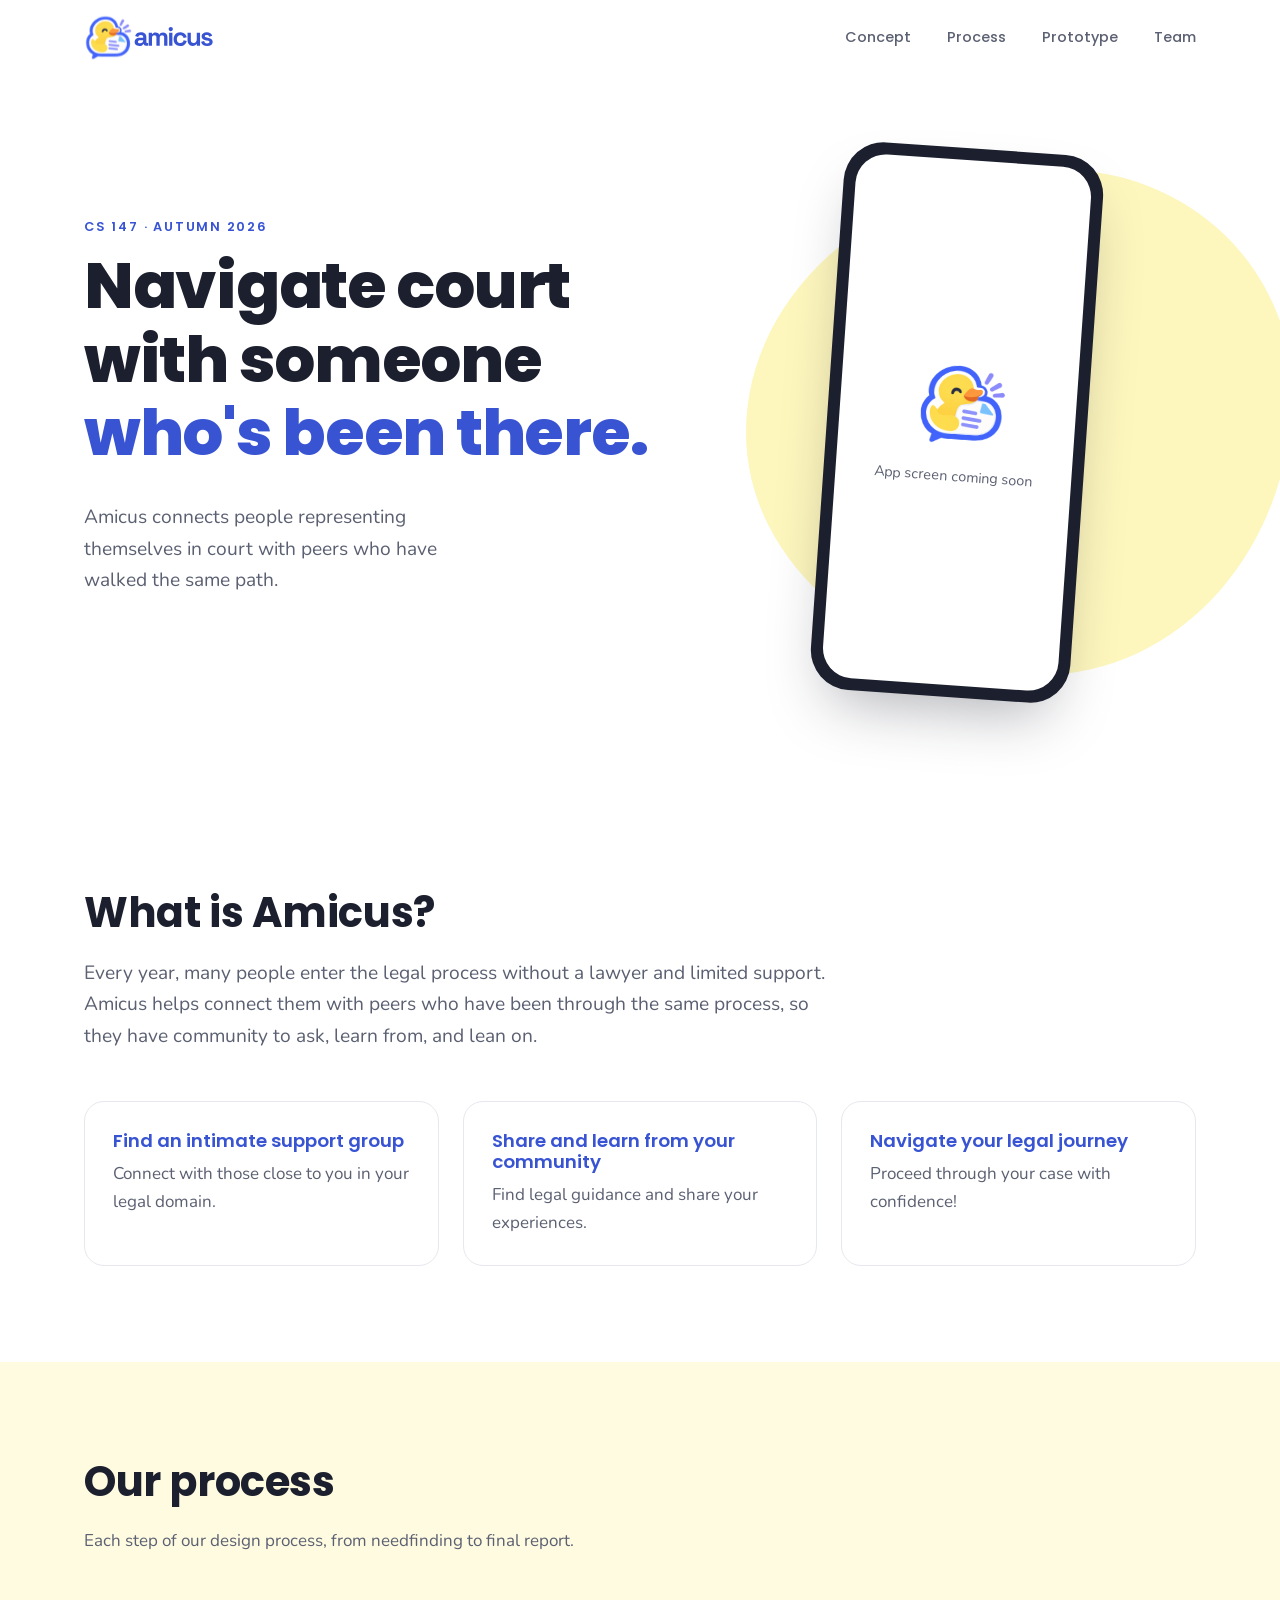
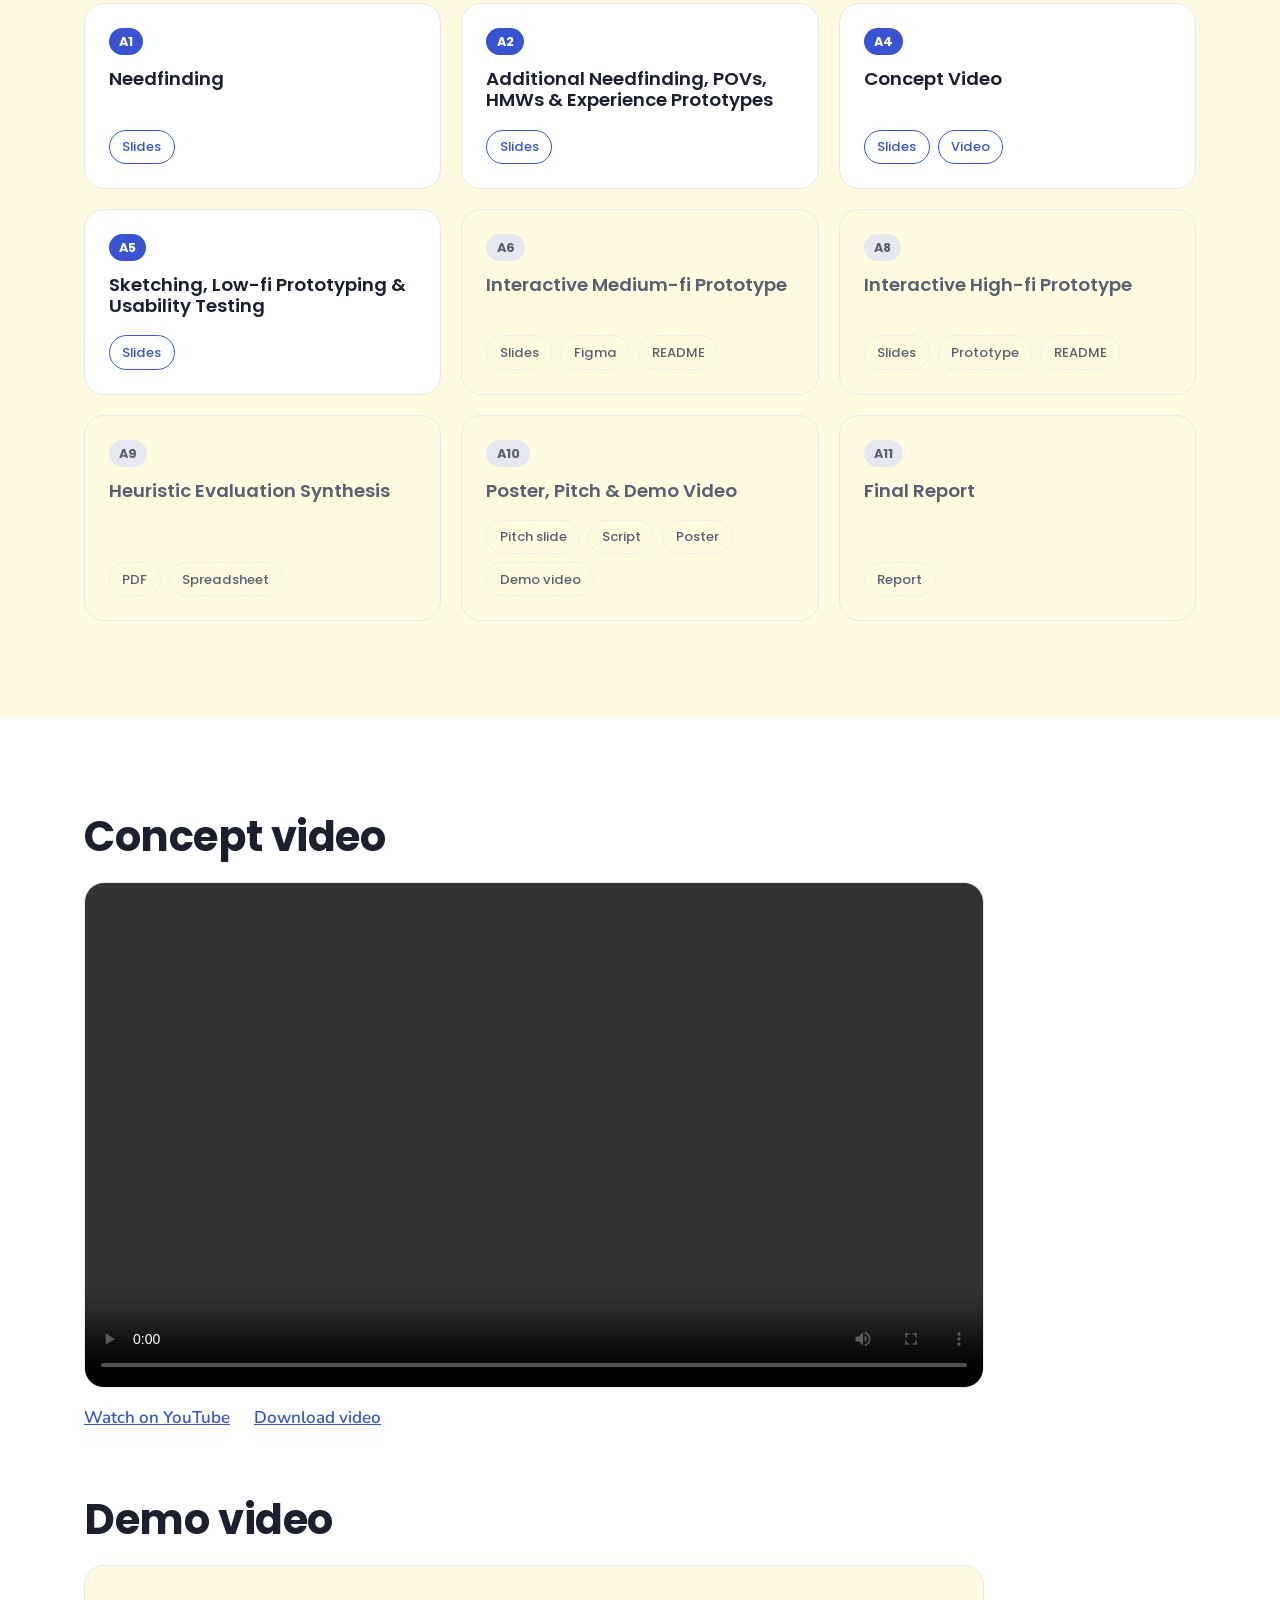
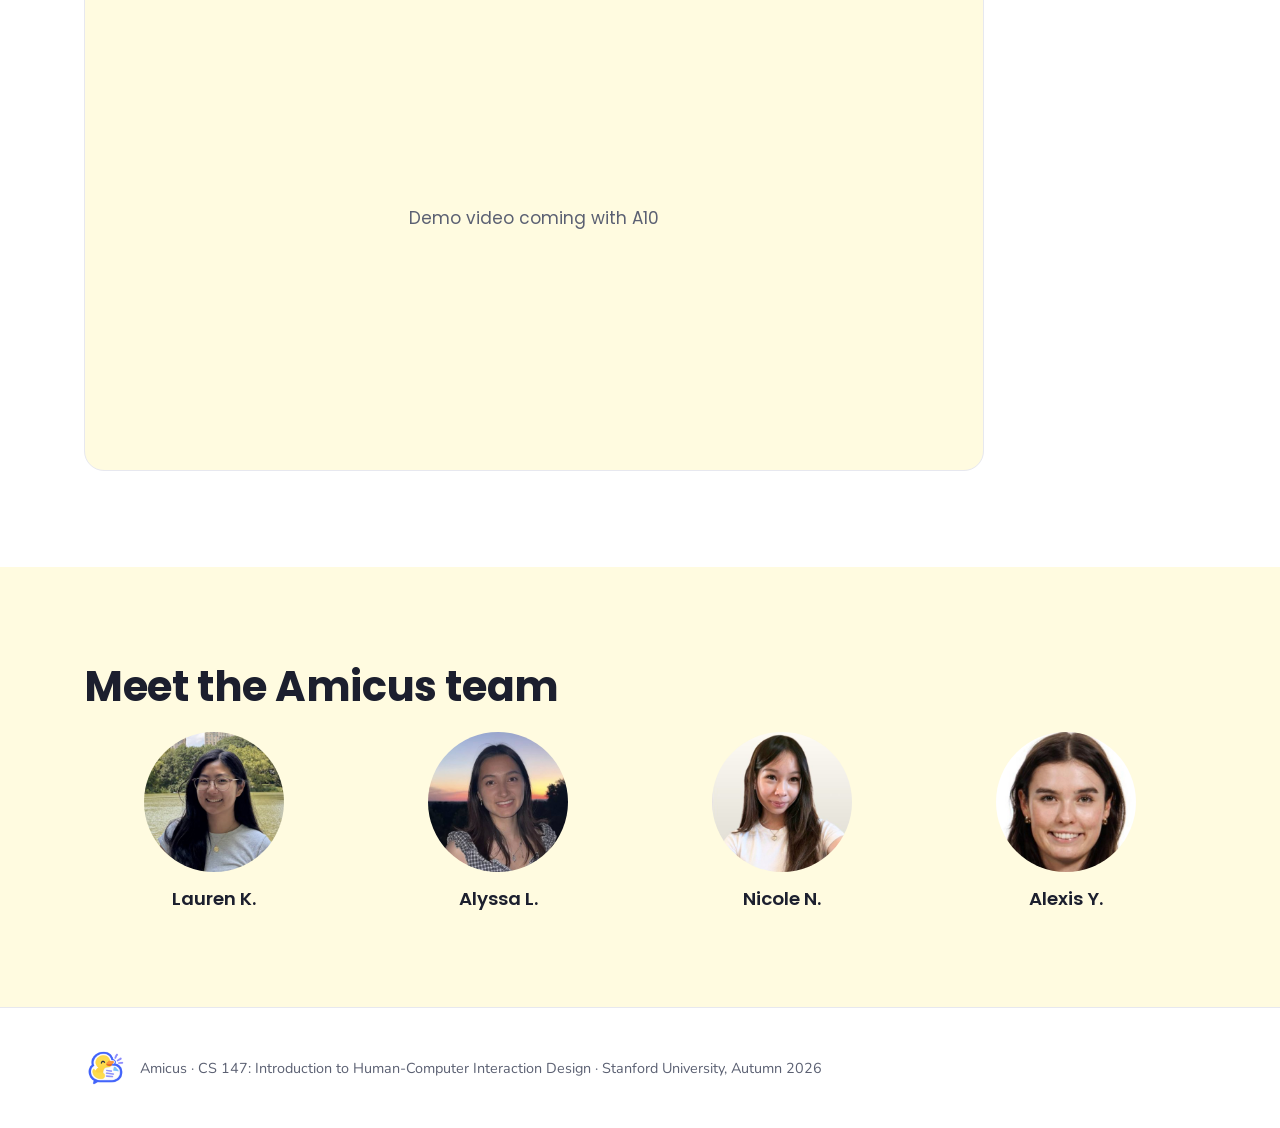
==== index.html @ c3a44a7b "Merge team changes" ====
<!doctype html>
<html lang="en">
  <head>
    <meta charset="UTF-8" />
    <meta name="viewport" content="width=device-width, initial-scale=1.0" />
    <title>Amicus | CS 147 Autumn 2026</title>
    <meta
      name="description"
      content="Amicus is a peer support app for people navigating the court system on their own. A CS 147 project at Stanford." />
    <link rel="icon" type="image/png" href="assets/img/favicon.png" />
    <link rel="preconnect" href="https://fonts.googleapis.com" />
    <link rel="preconnect" href="https://fonts.gstatic.com" crossorigin />
    <link
      href="https://fonts.googleapis.com/css2?family=Nunito:wght@400;600;700&family=Poppins:wght@500;600;700;800&display=swap"
      rel="stylesheet" />
    <link rel="stylesheet" href="css/style.css" />
  </head>
  <body>
    <!-- ============ HEADER / NAV ============ -->
    <header class="site-header">
      <div class="container header-inner">
        <a href="#home" class="logo" aria-label="Amicus home">
          <img
            src="assets/img/amicus-logo.svg"
            alt="Amicus"
            width="383"
            height="132" />
        </a>
        <button
          class="nav-toggle"
          aria-label="Open menu"
          aria-expanded="false"
          aria-controls="site-nav">
          <span></span><span></span><span></span>
        </button>
        <nav id="site-nav" class="site-nav">
          <a href="#concept">Concept</a>
          <a href="#process">Process</a>
          <a href="#prototype">Prototype</a>
          <a href="#team">Team</a>
        </nav>
      </div>
    </header>

    <main>
      <!-- ============ HERO ============ -->
      <section id="home" class="hero">
        <div class="container hero-inner">
          <div class="hero-text">
            <p class="eyebrow">CS 147 &middot; Autumn 2026</p>
            <!-- TODO: final headline -->
            <h1>
              Navigate court with someone
              <span class="accent">who's been there.</span>
            </h1>
            <!-- TODO: 1-sentence value proposition (graded) -->
            <p class="value-prop">
              Amicus connects people representing themselves in court with peers
              who have walked the same path.
            </p>
          </div>
          <div class="hero-visual" aria-hidden="true">
            <div class="blob"></div>
            <!-- TODO: replace with a hi-fi app screenshot (assets/img/hero-screen.png) -->
            <div class="phone">
              <div class="phone-screen">
                <img
                  src="assets/img/amicus-icon.png"
                  alt=""
                  class="phone-placeholder-icon" />
                <span>App screen coming soon</span>
              </div>
            </div>
          </div>
        </div>
      </section>

      <!-- ============ CONCEPT ============ -->
      <section id="concept" class="section">
        <div class="container">
          <h2>What is Amicus?</h2>
          <!-- TODO: short, compelling 2-3 sentence description (graded) -->
          <p class="lead">
            Every year, many people enter the legal process without a lawyer and
            limited support. Amicus helps connect them with peers who have been
            through the same process, so they have community to ask, learn from,
            and lean on.
          </p>
        </div>
        <div class="container">
          <div class="pillars">
            <!-- TODO: swap in your real key features/tasks once the concept is final -->
            <article class="pillar">
              <h3>Find an intimate support group</h3>
              <p>Connect with those close to you in your legal domain.</p>
            </article>
            <article class="pillar">
              <h3>Share and learn from your community</h3>
              <p>Find legal guidance and share your experiences.</p>
            </article>
            <article class="pillar">
              <h3>Navigate your legal journey</h3>
              <p>Proceed through your case with confidence!</p>
            </article>
          </div>
        </div>
      </section>

      <!-- ============ PROCESS / DELIVERABLES ============ -->
      <section id="process" class="section section-tint">
        <div class="container">
          <h2>Our process</h2>
          <p class="section-intro">
            Each step of our design process, from needfinding to final report.
          </p>

          <!--
          HOW TO ADD A DELIVERABLE:
          1. Put the file in /deliverables (e.g. deliverables/a1-needfinding.pdf). Lowercase, no spaces.
          2. Point the link's href at it (relative path, no leading slash).
          3. Remove "is-soon" from the card and swap the <span class="link-soon"> for an <a>.
        -->
          <ol class="timeline">
            <li class="step">
              <span class="step-tag">A1</span>
              <h3>Needfinding</h3>
              <div class="step-links">
                <a
                  href="deliverables/a1-needfinding.pdf"
                  target="_blank"
                  rel="noopener"
                  >Slides</a
                >
              </div>
            </li>

            <li class="step">
              <span class="step-tag">A2</span>
              <h3>
                Additional Needfinding, POVs, HMWs &amp; Experience Prototypes
              </h3>
              <div class="step-links">
                <a
                  href="deliverables/a2-pov-hmw-experience-prototypes.pdf"
                  target="_blank"
                  rel="noopener"
                  >Slides</a
                >
              </div>
            </li>

            <li class="step">
              <span class="step-tag">A4</span>
              <h3>Concept Video</h3>
              <div class="step-links">
                <a
                  href="deliverables/a4-concept-video.pdf"
                  target="_blank"
                  rel="noopener"
                  >Slides</a
                >
                <a href="#prototype">Video</a>
              </div>
            </li>

            <li class="step">
              <span class="step-tag">A5</span>
              <h3>Sketching, Low-fi Prototyping &amp; Usability Testing</h3>
              <div class="step-links">
                <a
                  href="deliverables/a5-lofi-prototyping.pdf"
                  target="_blank"
                  rel="noopener"
                  >Slides</a
                >
              </div>
            </li>

            <li class="step is-soon">
              <span class="step-tag">A6</span>
              <h3>Interactive Medium-fi Prototype</h3>
              <div class="step-links">
                <span class="link-soon">Slides</span>
                <span class="link-soon">Figma</span>
                <span class="link-soon">README</span>
              </div>
            </li>

            <li class="step is-soon">
              <span class="step-tag">A8</span>
              <h3>Interactive High-fi Prototype</h3>
              <div class="step-links">
                <span class="link-soon">Slides</span>
                <span class="link-soon">Prototype</span>
                <span class="link-soon">README</span>
              </div>
            </li>

            <li class="step is-soon">
              <span class="step-tag">A9</span>
              <h3>Heuristic Evaluation Synthesis</h3>
              <div class="step-links">
                <span class="link-soon">PDF</span>
                <span class="link-soon">Spreadsheet</span>
              </div>
            </li>

            <li class="step is-soon">
              <span class="step-tag">A10</span>
              <h3>Poster, Pitch &amp; Demo Video</h3>
              <div class="step-links">
                <span class="link-soon">Pitch slide</span>
                <span class="link-soon">Script</span>
                <span class="link-soon">Poster</span>
                <span class="link-soon">Demo video</span>
              </div>
            </li>

            <li class="step is-soon">
              <span class="step-tag">A11</span>
              <h3>Final Report</h3>
              <div class="step-links">
                <span class="link-soon">Report</span>
              </div>
            </li>
          </ol>
        </div>
      </section>

      <!-- ============ PROTOTYPE / VIDEOS ============ -->
      <section id="prototype" class="section">
        <div class="container">
          <h2>Concept video</h2>
          <!--
          Each video needs THREE formats (graded):
          1. Embedded:  <video> below, file compressed with HandBrake and saved to media/
          2. YouTube:   the link under the player
          3. Download:  the download link (same file as the embed)
        -->
          <div class="video-frame">
            <video controls preload="metadata">
              <source src="media/concept-video.mp4" type="video/mp4" />
            </video>
          </div>
          <div class="video-links">
            <a
              href="https://youtu.be/SFGp3UXfU2k"
              target="_blank"
              rel="noopener"
              >Watch on YouTube</a
            >
            <a href="media/concept-video.mp4" download>Download video</a>
          </div>

          <h2 class="subsection-title">Demo video</h2>
          <div class="video-frame">
            <div class="video-placeholder">Demo video coming with A10</div>
          </div>
        </div>
      </section>

      <!-- ============ TEAM ============ -->
      <section id="team" class="section section-tint">
        <div class="container">
          <h2>Meet the Amicus team</h2>
          <!-- TODO: fill in names (First L.) and alt text. Roles: add a <p> under the name later if needed. -->
          <div class="team-grid">
            <article class="member">
              <div class="avatar">
                <img
                  src="assets/img/team/member-1.jpg"
                  alt="Lauren K."
                  width="400"
                  height="400"
                  loading="lazy" />
              </div>
              <h3>Lauren K.</h3>
              <p></p>
            </article>
            <article class="member">
              <div class="avatar">
                <img
                  src="assets/img/team/member-2.jpg"
                  alt="Alyssa L."
                  width="400"
                  height="400"
                  loading="lazy" />
              </div>
              <h3>Alyssa L.</h3>
              <p></p>
            </article>
            <article class="member">
              <div class="avatar">
                <img
                  src="assets/img/team/member-3.jpg"
                  alt="Nicole N."
                  width="400"
                  height="400"
                  loading="lazy" />
              </div>
              <h3>Nicole N.</h3>
              <p></p>
            </article>
            <article class="member">
              <div class="avatar">
                <img
                  src="assets/img/team/member-4.jpg"
                  alt="Alexis Y."
                  width="400"
                  height="400"
                  loading="lazy" />
              </div>
              <h3>Alexis Y.</h3>
              <p></p>
            </article>
          </div>
        </div>
      </section>
    </main>

    <footer class="site-footer">
      <div class="container footer-inner">
        <img src="assets/img/amicus-icon.png" alt="" width="40" height="40" />
        <p>
          Amicus &middot; CS 147: Introduction to Human-Computer Interaction
          Design &middot; Stanford University, Autumn 2026
        </p>
      </div>
    </footer>

    <script src="js/main.js"></script>
  </body>
</html>
---- css/style.css ----
/* =========================================================
   Amicus project site
   Brand tokens live here. Change a color or font once and it
   updates everywhere.
   ========================================================= */
:root {
  /* Brand colors (sampled from the logo) */
  --blue: #3854d3;        /* wordmark + bubble outline */
  --blue-dark: #3854d3;
  --yellow: #fdd94f;      /* duck */
  --cream: #fdf6bd;       /* logo background */
  --cream-soft: #fffbe0;
  --orange: #fb9a3c;      /* beak */
  --lavender: #8b8cf8;    /* sparkle lines */

  /* Neutrals */
  --ink: #1c1f2e;
  --ink-soft: #5b6072;
  --line: #e7e8ef;
  --bg: #ffffff;

  /* Type */
  --font-display: "Poppins", system-ui, sans-serif;
  --font-body: "Nunito", system-ui, sans-serif;

  /* Layout */
  --max: 1160px;
  --radius: 20px;
  --header-h: 76px;
}

*,
*::before,
*::after { box-sizing: border-box; }

html { scroll-behavior: smooth; scroll-padding-top: var(--header-h); }

body {
  margin: 0;
  font-family: var(--font-body);
  font-size: 1.0625rem;
  line-height: 1.65;
  color: var(--ink);
  background: var(--bg);
}

img { max-width: 100%; height: auto; display: block; }

a { color: var(--blue); }

h1, h2, h3 {
  font-family: var(--font-display);
  line-height: 1.15;
  margin: 0 0 0.5em;
}

h1 { font-size: clamp(2.4rem, 5.5vw, 4rem); font-weight: 800; letter-spacing: -0.02em; }
h2 { font-size: clamp(1.9rem, 3.5vw, 2.6rem); font-weight: 700; letter-spacing: -0.01em; }
h3 { font-size: 1.15rem; font-weight: 600; }

.container { width: 100%; max-width: var(--max); margin: 0 auto; padding: 0 24px; }

.eyebrow {
  font-family: var(--font-display);
  font-size: 0.8rem;
  font-weight: 600;
  letter-spacing: 0.14em;
  text-transform: uppercase;
  color: var(--blue);
  margin: 0 0 0.75rem;
}

.accent { color: var(--blue); }

.btn {
  display: inline-block;
  font-family: var(--font-display);
  font-weight: 600;
  font-size: 0.95rem;
  padding: 0.85em 1.8em;
  border-radius: 999px;
  background: var(--blue);
  color: #fff;
  text-decoration: none;
  transition: background 0.2s, transform 0.2s;
}
.btn:hover { background: var(--blue-dark); transform: translateY(-2px); }

/* ---------- Header ---------- */
.site-header {
  position: sticky;
  top: 0;
  z-index: 50;
  height: var(--header-h);
  background: rgba(255, 255, 255, 0.92);
  backdrop-filter: blur(10px);
  border-bottom: 1px solid transparent;
  transition: border-color 0.2s;
}
.site-header.scrolled { border-bottom-color: var(--line); }

.header-inner {
  height: 100%;
  display: flex;
  align-items: center;
  justify-content: space-between;
}

.logo img { height: 46px; width: auto; }

.site-nav { display: flex; gap: 2.25rem; }
.site-nav a {
  font-family: var(--font-display);
  font-size: 0.9rem;
  font-weight: 500;
  color: var(--ink-soft);
  text-decoration: none;
  transition: color 0.2s;
}
.site-nav a:hover,
.site-nav a.active { color: var(--blue); }

.nav-toggle { display: none; }

/* ---------- Hero ---------- */
.hero { padding: 72px 0 96px; overflow: hidden; }

.hero-inner {
  display: grid;
  grid-template-columns: 1.1fr 0.9fr;
  align-items: center;
  gap: 48px;
}

.value-prop {
  font-size: 1.2rem;
  color: var(--ink-soft);
  max-width: 34ch;
  margin: 0 0 2rem;
}

.hero-visual {
  position: relative;
  display: flex;
  justify-content: center;
  min-height: 520px;
}

.blob {
  position: absolute;
  inset: 4% -20% 4% 6%;
  background: var(--cream);
  border-radius: 58% 42% 46% 54% / 52% 44% 56% 48%;
}

.phone {
  position: relative;
  width: 260px;
  aspect-ratio: 9 / 19;
  background: var(--ink);
  border-radius: 40px;
  padding: 12px;
  box-shadow: 0 30px 60px -20px rgba(28, 31, 46, 0.35);
  transform: rotate(4deg);
}

.phone-screen {
  height: 100%;
  border-radius: 30px;
  background: #fff;
  display: flex;
  flex-direction: column;
  align-items: center;
  justify-content: center;
  gap: 12px;
  color: var(--ink-soft);
  font-size: 0.9rem;
}
.phone-placeholder-icon { width: 96px; }

/* ---------- Sections ---------- */
.section { padding: 96px 0; }
.section-tint { background: var(--cream-soft); }

.section-intro { color: var(--ink-soft); max-width: 60ch; margin: 0 0 3rem; }
.lead { font-size: 1.2rem; color: var(--ink-soft); max-width: 62ch; }

/* Concept pillars */
.pillars {
  display: grid;
  grid-template-columns: repeat(3, 1fr);
  gap: 24px;
  margin-top: 48px;
}
.pillar {
  padding: 28px;
  border: 1px solid var(--line);
  border-radius: var(--radius);
  background: #fff;
}
.pillar h3 { color: var(--blue); }
.pillar p { margin: 0; color: var(--ink-soft); }

/* Process timeline */
.timeline {
  list-style: none;
  margin: 0;
  padding: 0;
  display: grid;
  grid-template-columns: repeat(3, 1fr);
  gap: 20px;
}

.step {
  display: flex;
  flex-direction: column;
  padding: 24px;
  background: #fff;
  border-radius: var(--radius);
  border: 1px solid var(--line);
  transition: transform 0.2s, box-shadow 0.2s;
}
.step:not(.is-soon):hover {
  transform: translateY(-3px);
  box-shadow: 0 14px 30px -18px rgba(66, 100, 251, 0.45);
}
.step h3 { flex: 1; margin: 0.8rem 0 1.2rem; }

.step-tag {
  align-self: flex-start;
  font-family: var(--font-display);
  font-size: 0.8rem;
  font-weight: 700;
  padding: 0.25em 0.8em;
  border-radius: 999px;
  background: var(--blue);
  color: #fff;
}

.step-links { display: flex; flex-wrap: wrap; gap: 8px; }
.step-links a,
.step-links .link-soon {
  font-family: var(--font-display);
  font-size: 0.82rem;
  font-weight: 500;
  padding: 0.4em 0.95em;
  border-radius: 999px;
  text-decoration: none;
}
.step-links a { border: 1.5px solid var(--blue); color: var(--blue); transition: background 0.2s, color 0.2s; }
.step-links a:hover { background: var(--blue); color: #fff; }
.step-links .link-soon { border: 1.5px dashed var(--line); color: var(--ink-soft); }

.step.is-soon { background: transparent; }
.step.is-soon .step-tag { background: var(--line); color: var(--ink-soft); }
.step.is-soon h3 { color: var(--ink-soft); }

/* Videos */
.video-frame {
  max-width: 900px;
  aspect-ratio: 16 / 9;
  border-radius: var(--radius);
  overflow: hidden;
  background: var(--cream-soft);
  border: 1px solid var(--line);
}
.video-frame video,
.video-frame iframe { width: 100%; height: 100%; border: 0; display: block; }
.video-placeholder {
  height: 100%;
  display: grid;
  place-items: center;
  color: var(--ink-soft);
  font-family: var(--font-display);
}
.video-links { display: flex; gap: 1.5rem; margin-top: 1rem; font-weight: 600; }
.subsection-title { margin-top: 4rem; }

/* Team */
.team-grid {
  display: grid;
  grid-template-columns: repeat(4, 1fr);
  gap: 24px;
}
.member { text-align: center; }
.avatar {
  width: 140px;
  aspect-ratio: 1;
  margin: 0 auto 1rem;
  border-radius: 50%;
  background: var(--yellow);
  display: grid;
  place-items: center;
  font-family: var(--font-display);
  font-size: 2.5rem;
  font-weight: 700;
  color: var(--ink);
  overflow: hidden;
}
.avatar img { width: 100%; height: 100%; object-fit: cover; }
.member h3 { margin-bottom: 0.15rem; }
.member p { margin: 0; color: var(--ink-soft); }

/* Footer */
.site-footer { padding: 40px 0; border-top: 1px solid var(--line); }
.footer-inner { display: flex; align-items: center; gap: 16px; }
.footer-inner p { margin: 0; font-size: 0.9rem; color: var(--ink-soft); }

/* ---------- Responsive ---------- */
@media (max-width: 960px) {
  .hero-inner { grid-template-columns: 1fr; text-align: center; }
  .value-prop { margin-left: auto; margin-right: auto; }
  .hero-visual { min-height: 440px; }
  .blob { inset: 0 8%; }
  .timeline { grid-template-columns: repeat(2, 1fr); }
  .team-grid { grid-template-columns: repeat(2, 1fr); }
}

@media (max-width: 720px) {
  .nav-toggle {
    display: flex;
    flex-direction: column;
    gap: 5px;
    background: none;
    border: 0;
    padding: 8px;
    cursor: pointer;
  }
  .nav-toggle span { width: 24px; height: 2px; background: var(--ink); border-radius: 2px; transition: transform 0.2s, opacity 0.2s; }
  .nav-toggle[aria-expanded="true"] span:nth-child(1) { transform: translateY(7px) rotate(45deg); }
  .nav-toggle[aria-expanded="true"] span:nth-child(2) { opacity: 0; }
  .nav-toggle[aria-expanded="true"] span:nth-child(3) { transform: translateY(-7px) rotate(-45deg); }

  .site-nav {
    position: absolute;
    top: var(--header-h);
    left: 0;
    right: 0;
    flex-direction: column;
    gap: 0;
    background: #fff;
    border-bottom: 1px solid var(--line);
    display: none;
  }
  .site-nav.open { display: flex; }
  .site-nav a { padding: 16px 24px; border-top: 1px solid var(--line); }

  .logo img { height: 38px; }
  .section { padding: 72px 0; }
  .hero { padding: 48px 0 64px; }
  .hero-visual { min-height: 380px; }
  .phone { width: 190px; border-radius: 32px; padding: 10px; }
  .phone-screen { border-radius: 24px; }
  .phone-placeholder-icon { width: 72px; }
  .pillars,
  .timeline { grid-template-columns: 1fr; }
  .team-grid { gap: 32px 16px; }
  .avatar { width: 110px; }
  .footer-inner { flex-direction: column; text-align: center; }
}
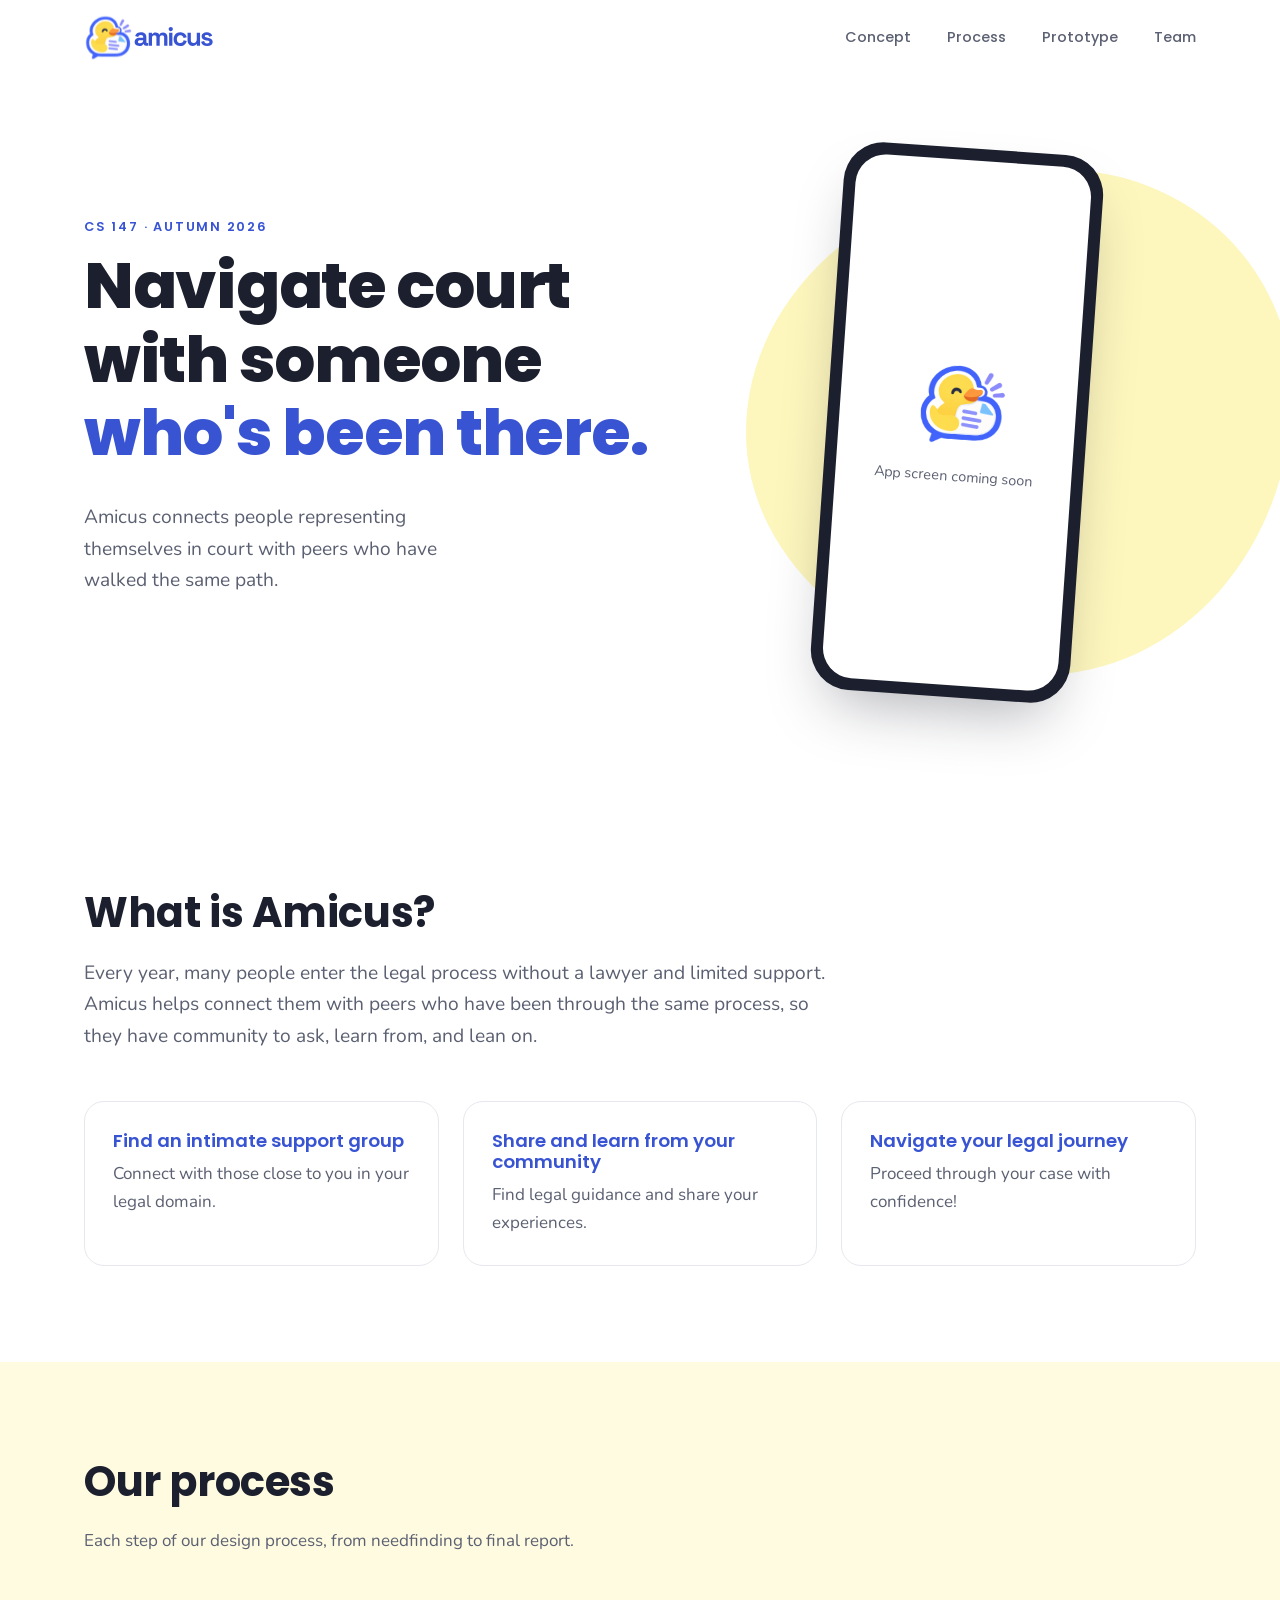
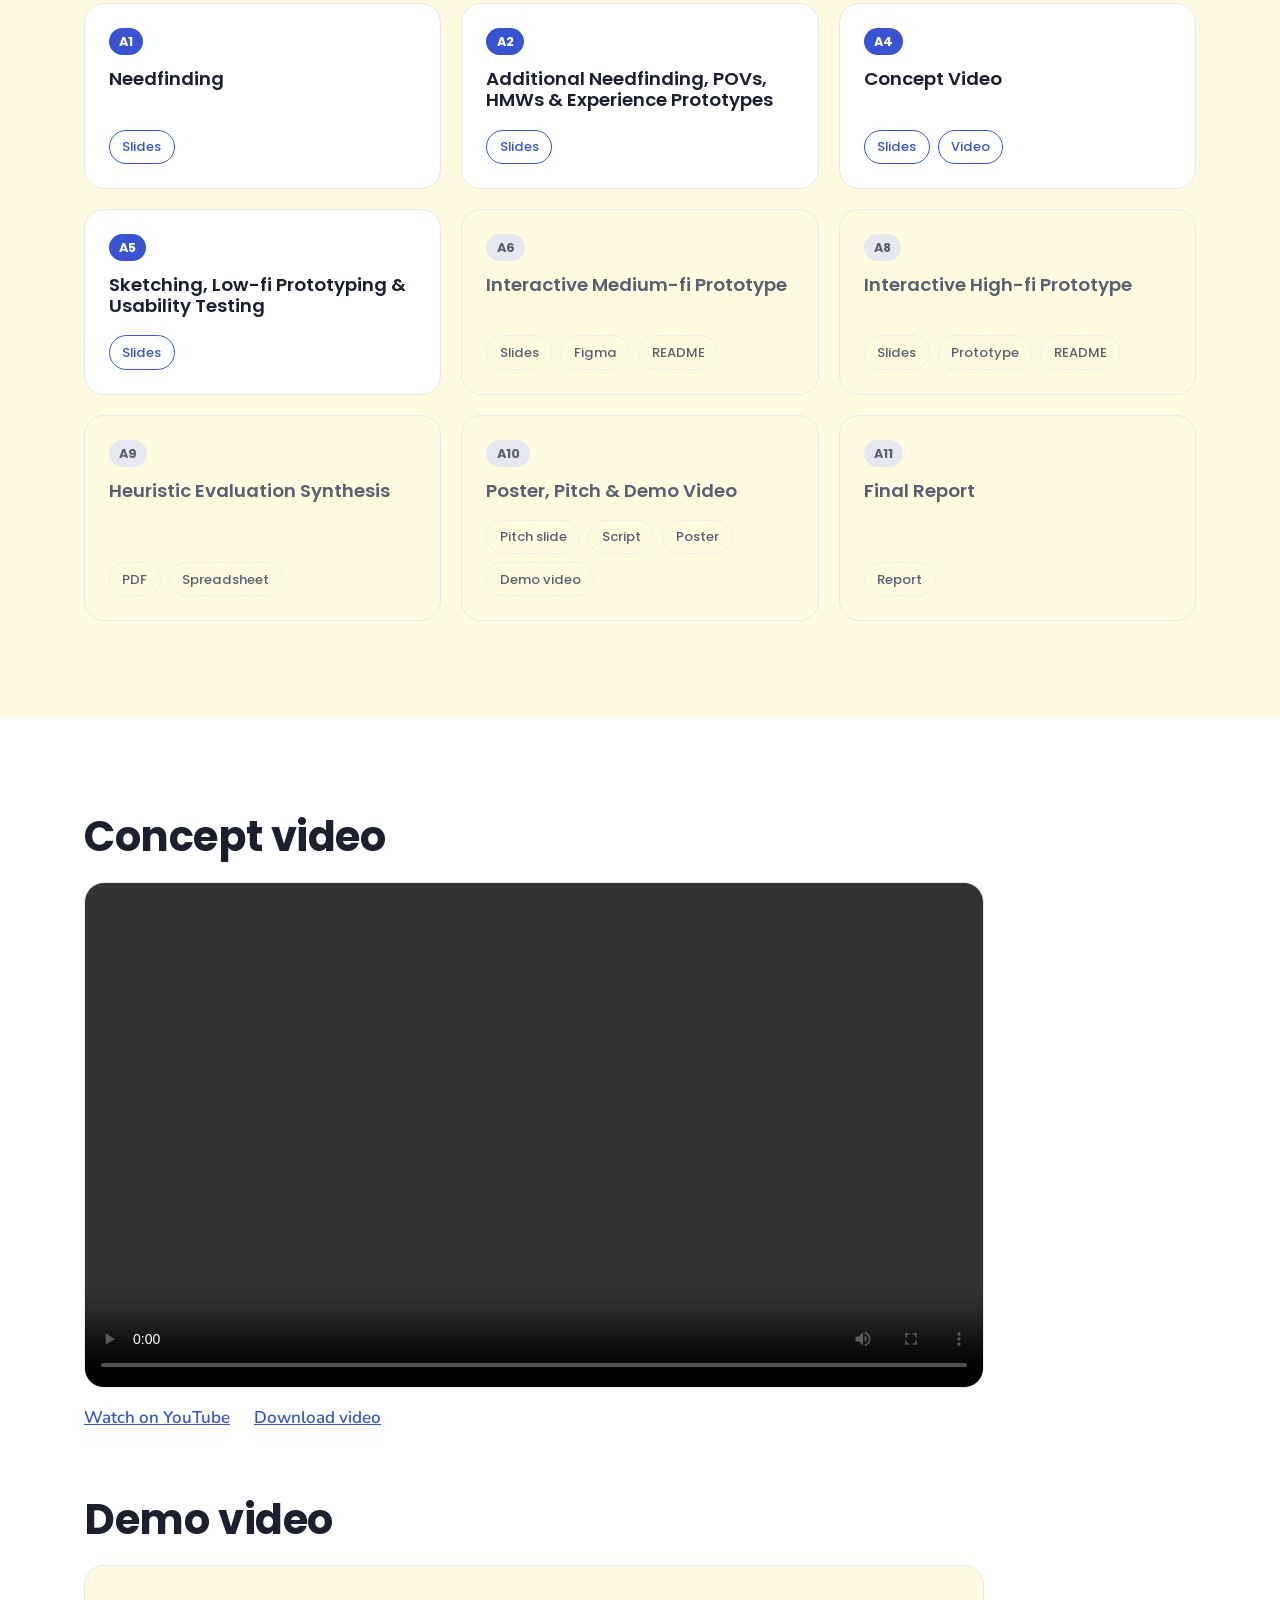
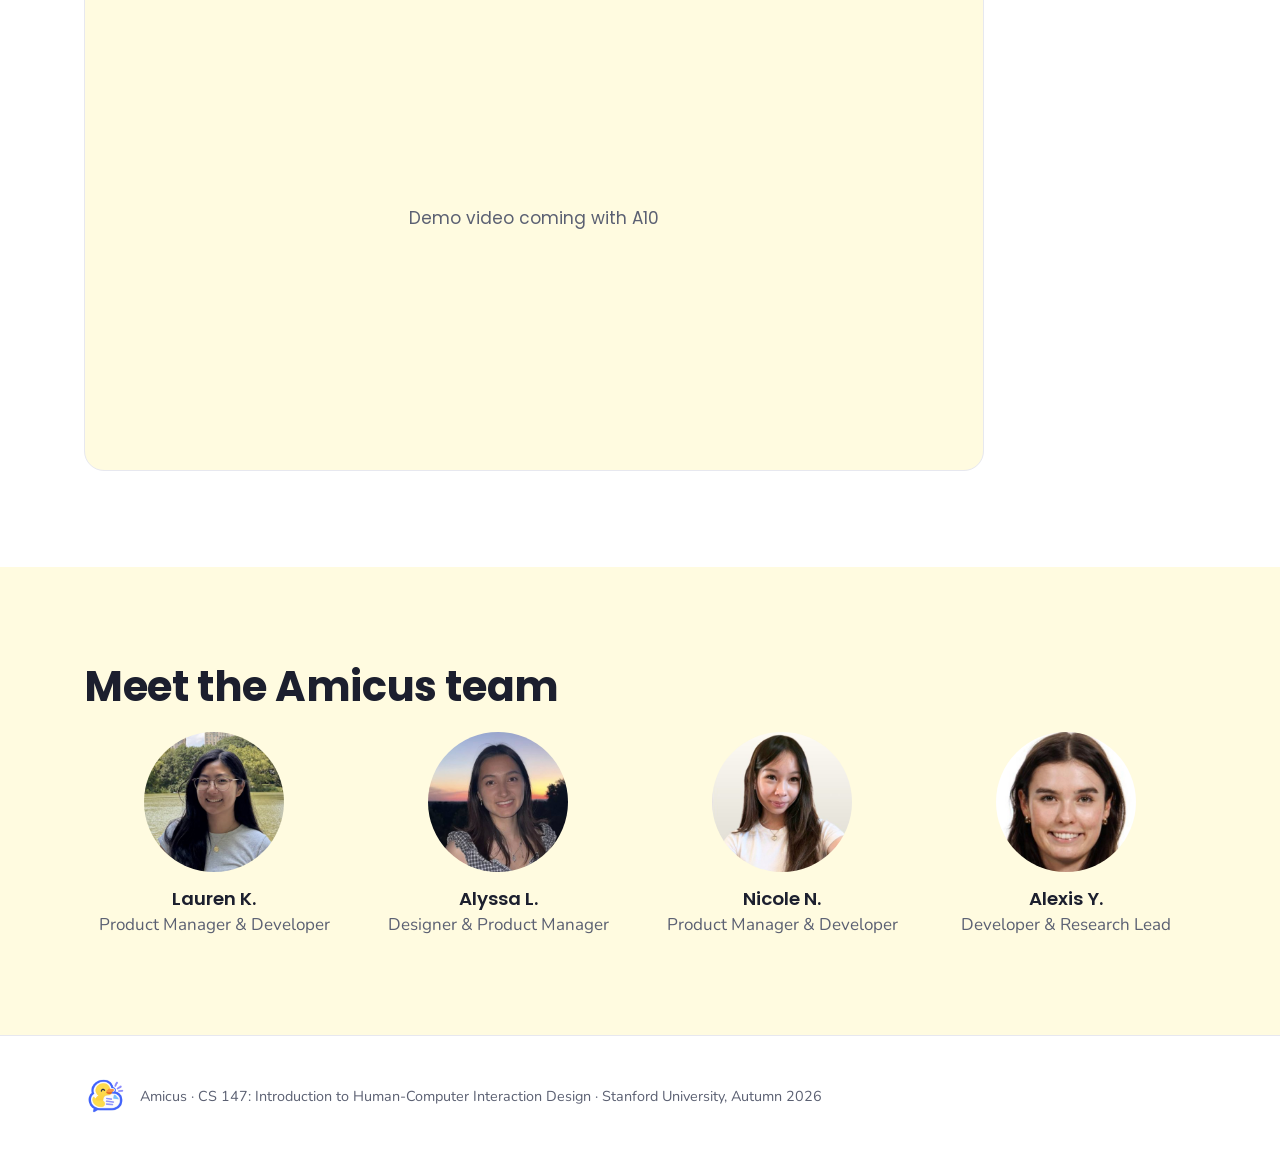
==== commit b04d601e: "Add team roles" ====
--- a/index.html
+++ b/index.html
@@ -275,7 +275,7 @@
                   loading="lazy" />
               </div>
               <h3>Lauren K.</h3>
-              <p></p>
+              <p>Product Manager &amp; Developer</p>
             </article>
             <article class="member">
               <div class="avatar">
@@ -287,7 +287,7 @@
                   loading="lazy" />
               </div>
               <h3>Alyssa L.</h3>
-              <p></p>
+              <p>Designer &amp; Product Manager</p>
             </article>
             <article class="member">
               <div class="avatar">
@@ -299,7 +299,7 @@
                   loading="lazy" />
               </div>
               <h3>Nicole N.</h3>
-              <p></p>
+              <p>Product Manager &amp; Developer</p>
             </article>
             <article class="member">
               <div class="avatar">
@@ -311,7 +311,7 @@
                   loading="lazy" />
               </div>
               <h3>Alexis Y.</h3>
-              <p></p>
+              <p>Developer &amp; Research Lead</p>
             </article>
           </div>
         </div>
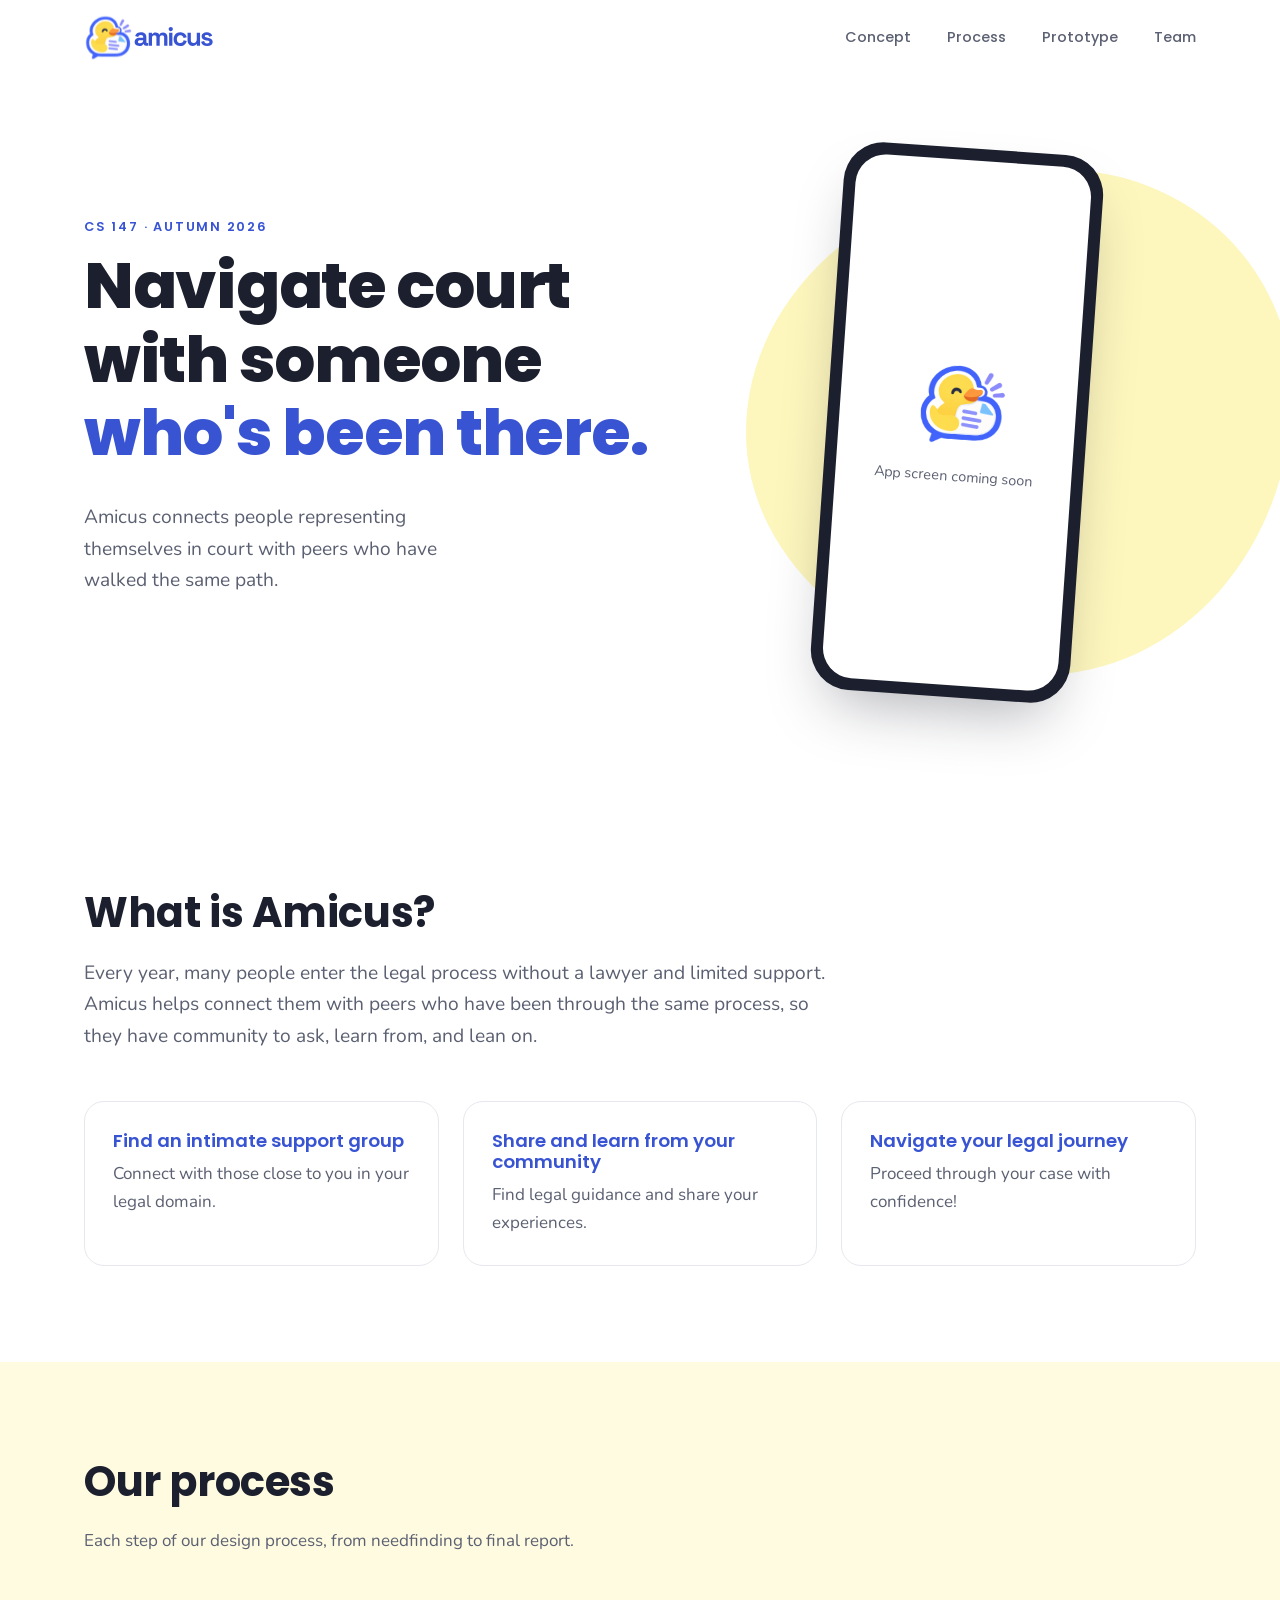
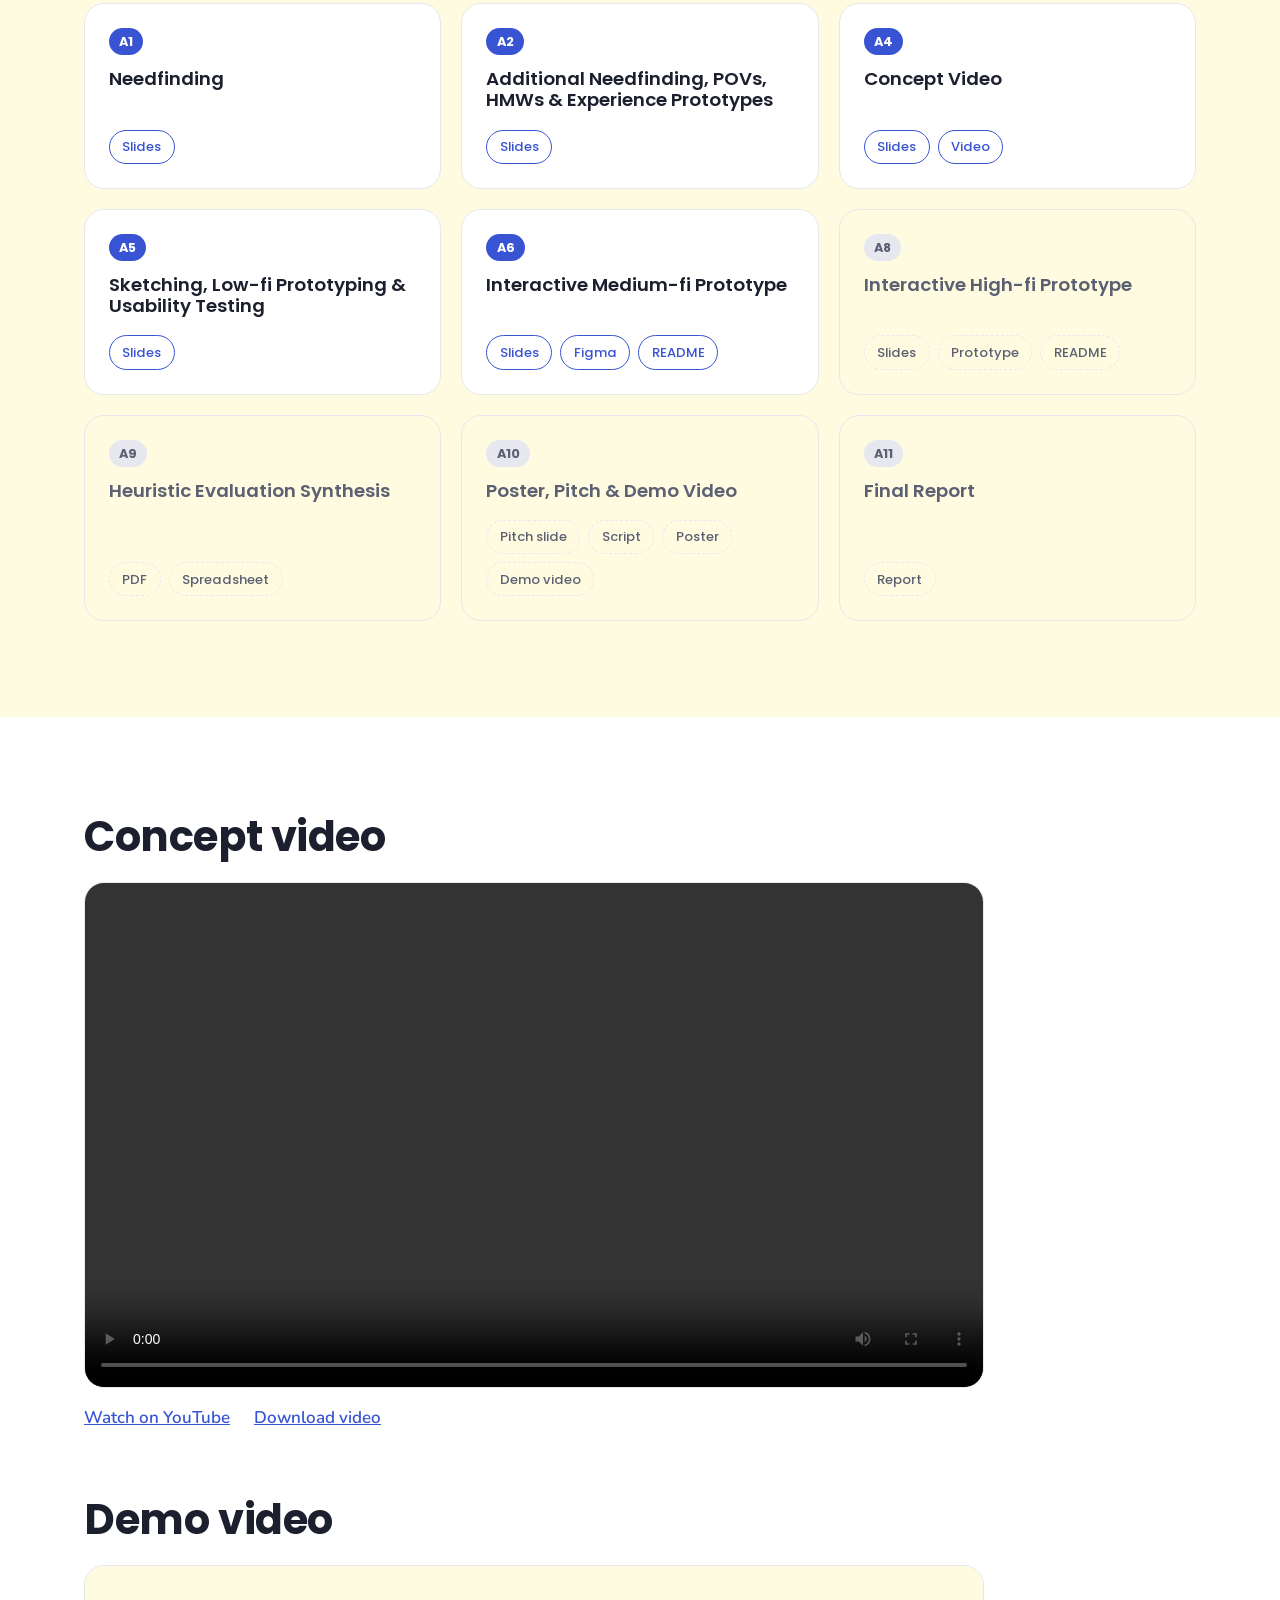
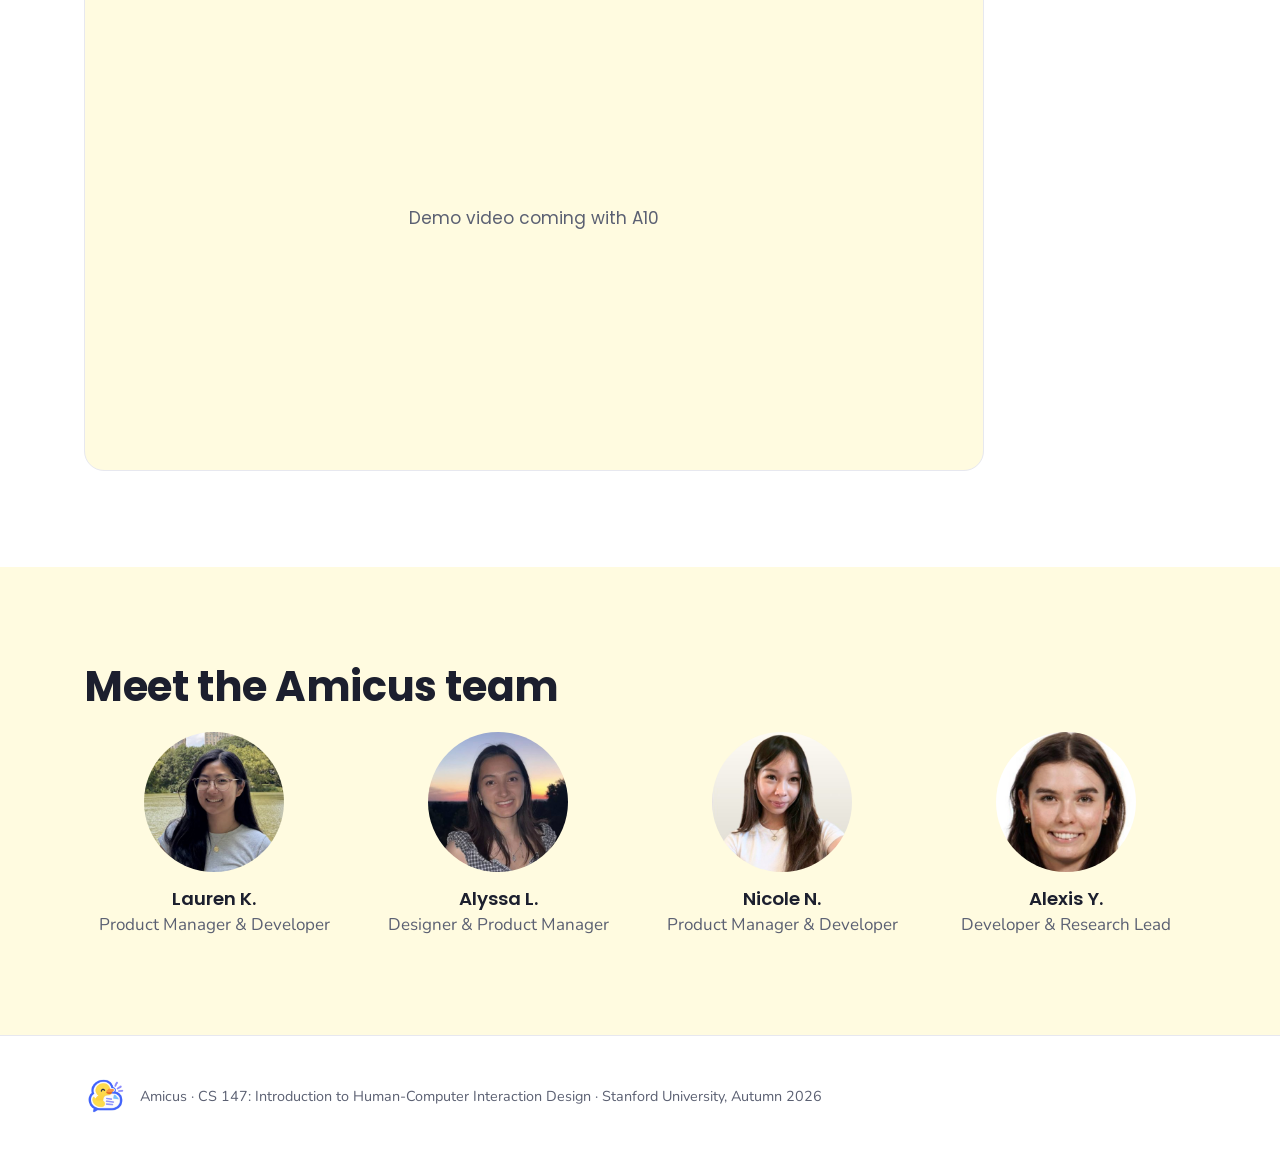
==== commit e4ad45bb: "Add A6 slides, Figma and README" ====
--- a/index.html
+++ b/index.html
@@ -176,13 +176,28 @@
               </div>
             </li>
 
-            <li class="step is-soon">
+            <li class="step">
               <span class="step-tag">A6</span>
               <h3>Interactive Medium-fi Prototype</h3>
               <div class="step-links">
-                <span class="link-soon">Slides</span>
-                <span class="link-soon">Figma</span>
-                <span class="link-soon">README</span>
+                <a
+                  href="deliverables/a6-medfi-prototype.pdf"
+                  target="_blank"
+                  rel="noopener"
+                  >Slides</a
+                >
+                <a
+                  href="https://www.figma.com/proto/qibgPdcEkyYwIpTKPTNwuJ/Med-fi-Prototype?node-id=41-833&t=g01OWljxJK13wI96-1&scaling=min-zoom&content-scaling=fixed&page-id=1%3A2&starting-point-node-id=41%3A833"
+                  target="_blank"
+                  rel="noopener"
+                  >Figma</a
+                >
+                <a
+                  href="deliverables/a6-readme.pdf"
+                  target="_blank"
+                  rel="noopener"
+                  >README</a
+                >
               </div>
             </li>
 
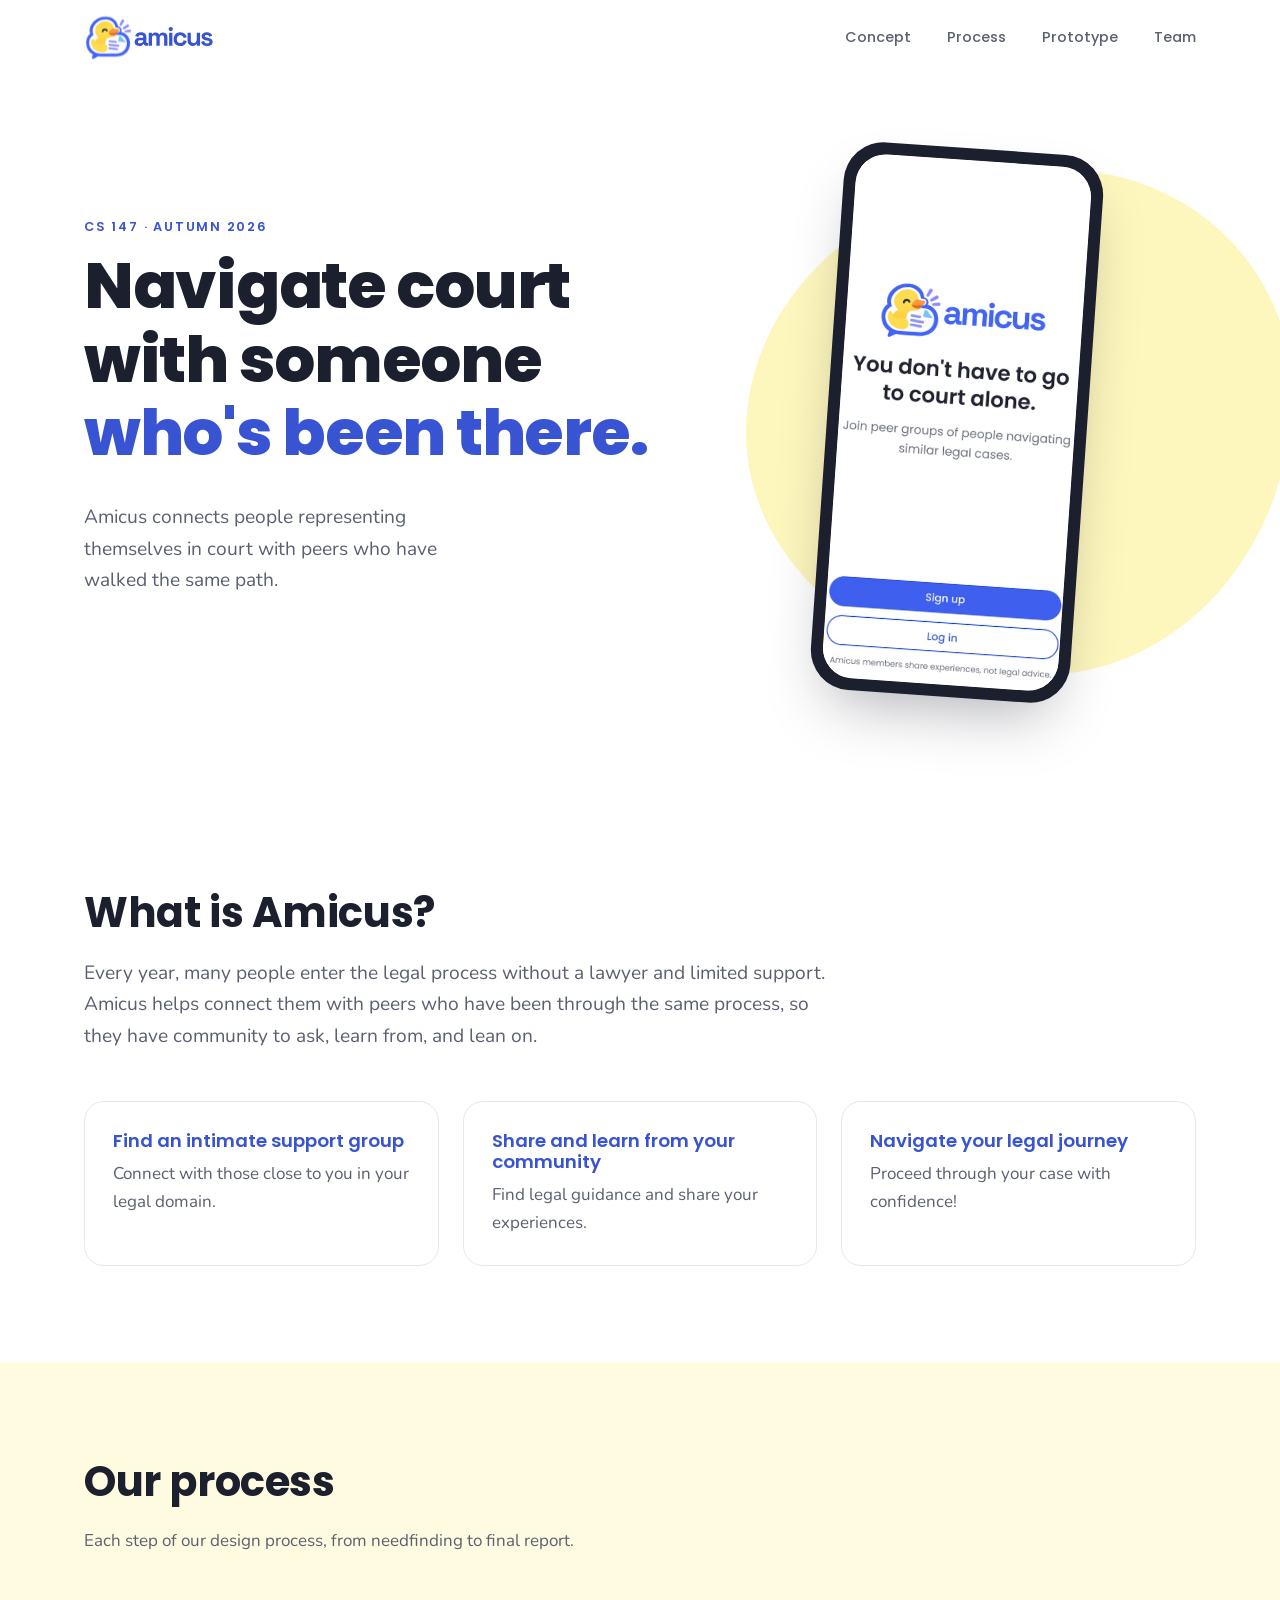
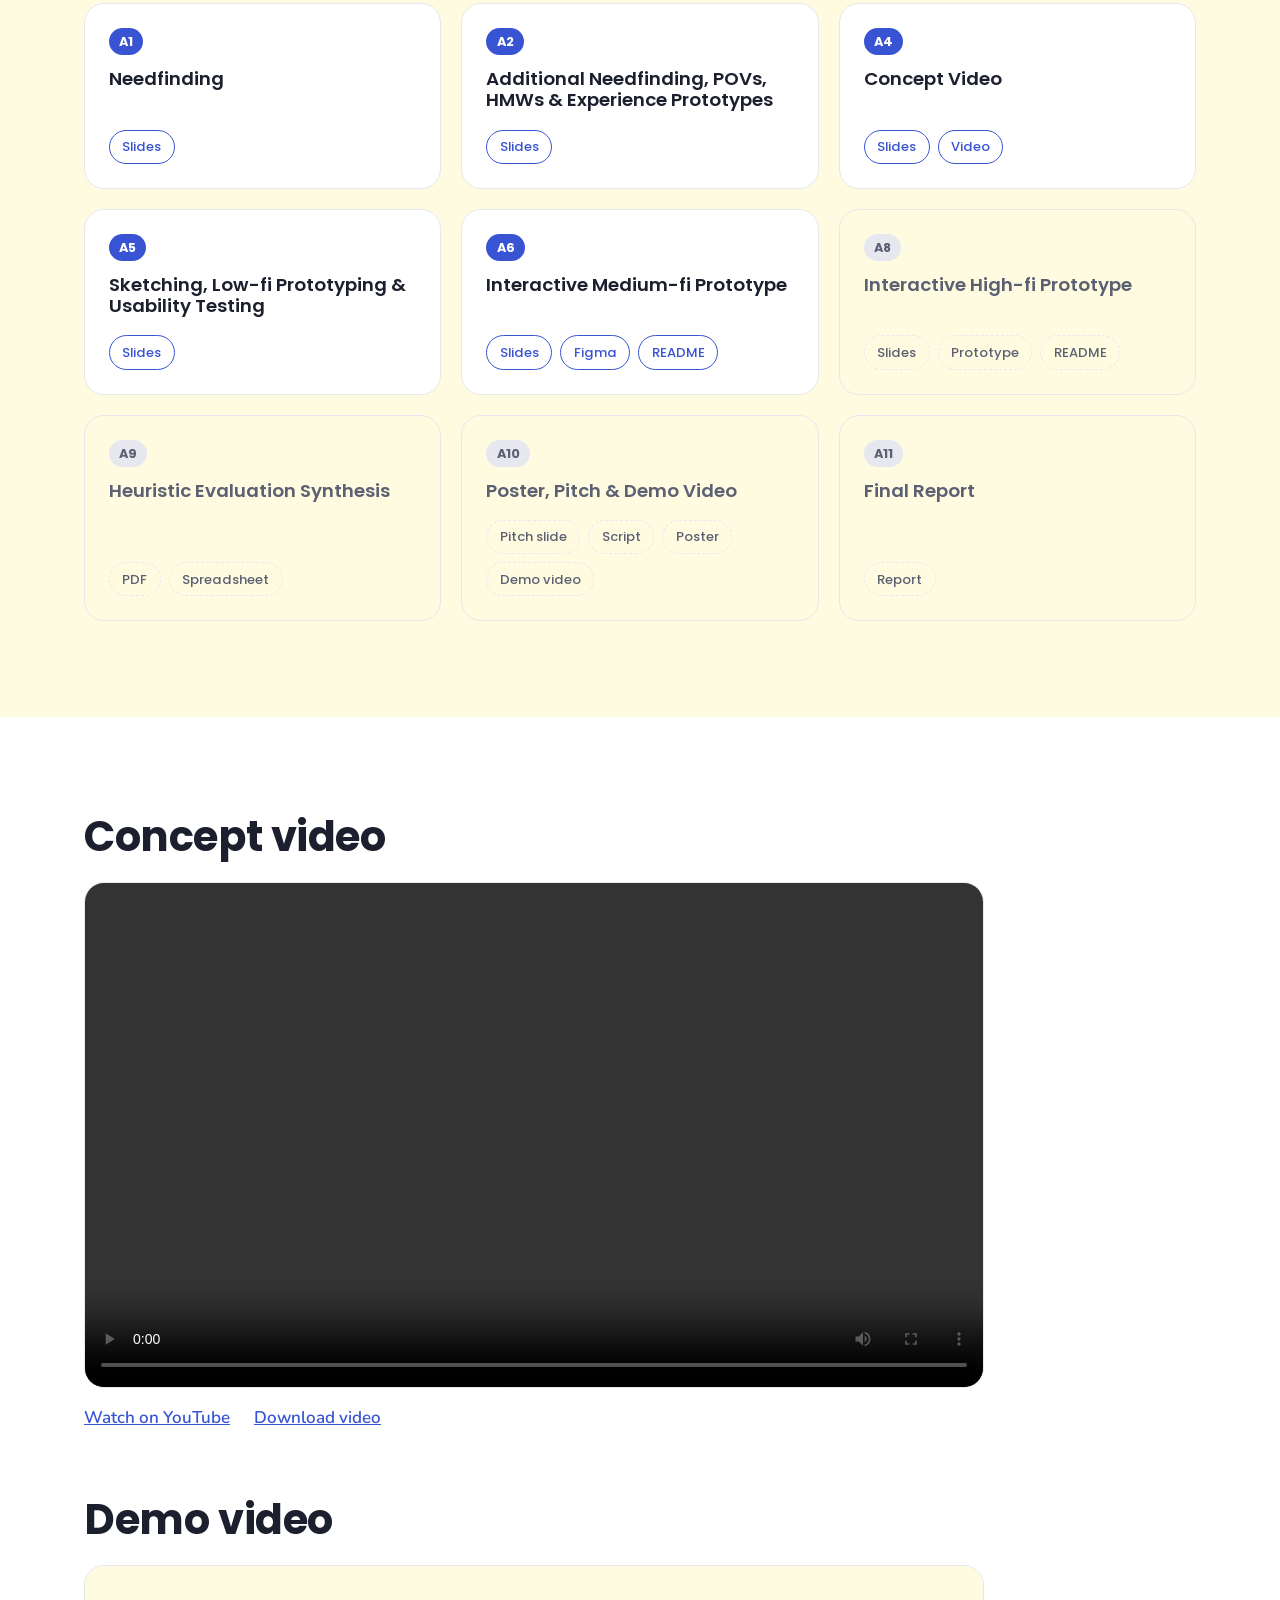
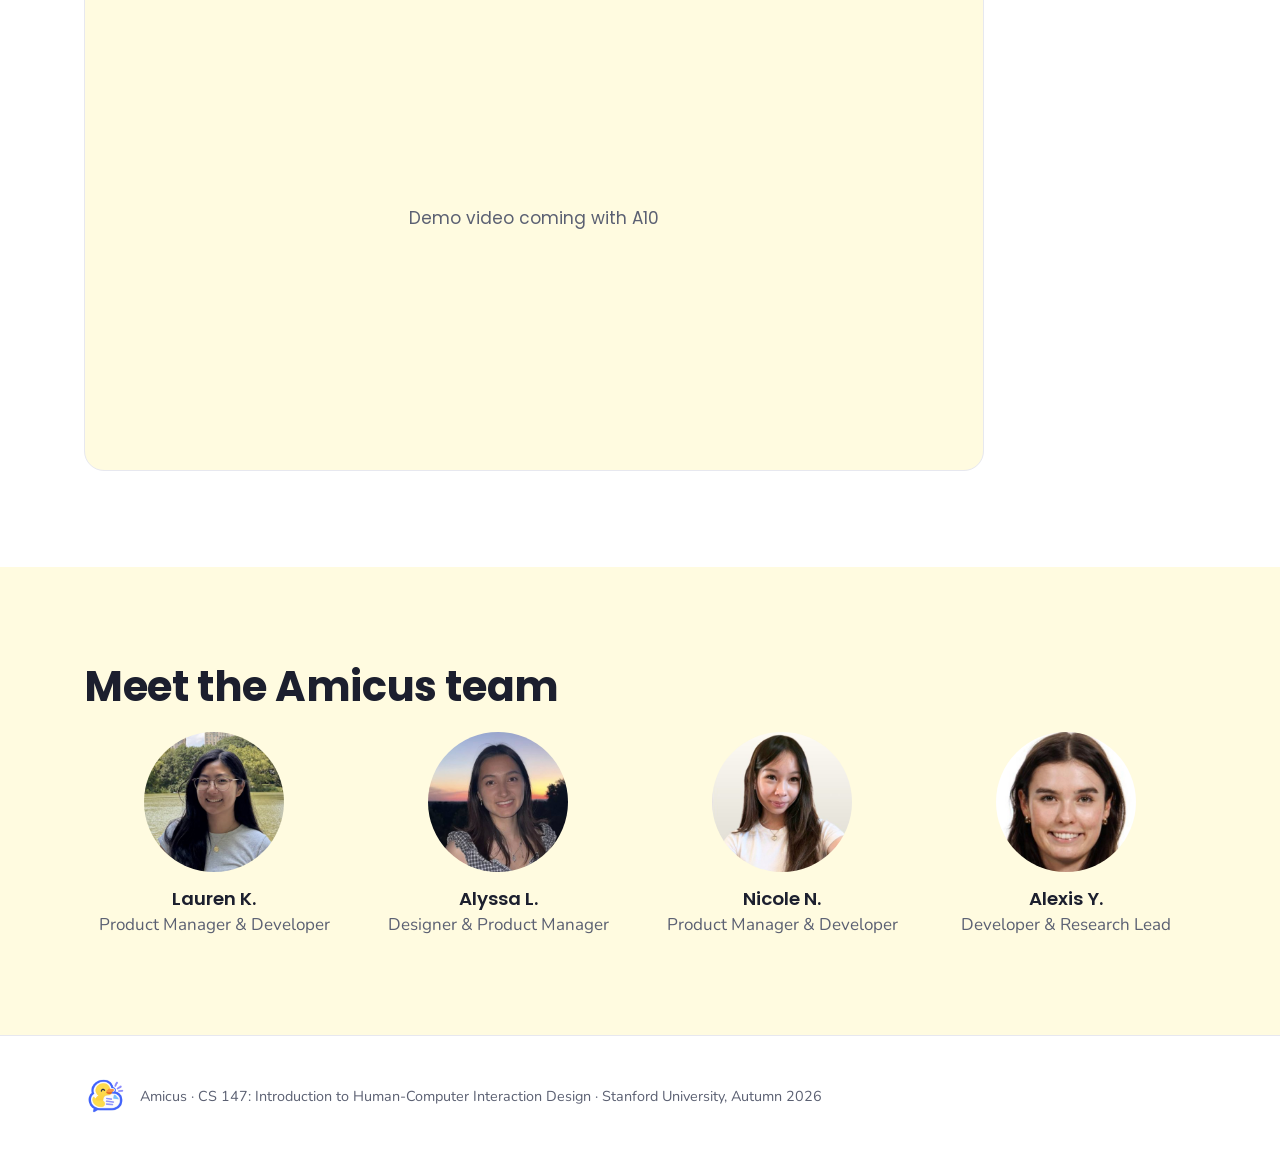
==== commit abc78ba7: "Fix hero screenshot path and phone styling" ====
--- a/index.html
+++ b/index.html
@@ -61,14 +61,14 @@
           </div>
           <div class="hero-visual" aria-hidden="true">
             <div class="blob"></div>
-            <!-- TODO: replace with a hi-fi app screenshot (assets/img/hero-screen.png) -->
             <div class="phone">
               <div class="phone-screen">
                 <img
-                  src="assets/img/amicus-icon.png"
-                  alt=""
-                  class="phone-placeholder-icon" />
-                <span>App screen coming soon</span>
+                  src="assets/img/hero-screen.jpg"
+                  alt="Amicus app home screen"
+                  class="phone-screenshot"
+                  width="390"
+                  height="844" />
               </div>
             </div>
           </div>
--- a/css/style.css
+++ b/css/style.css
@@ -5,13 +5,13 @@
    ========================================================= */
 :root {
   /* Brand colors (sampled from the logo) */
-  --blue: #3854d3;        /* wordmark + bubble outline */
+  --blue: #3854d3; /* wordmark + bubble outline */
   --blue-dark: #3854d3;
-  --yellow: #fdd94f;      /* duck */
-  --cream: #fdf6bd;       /* logo background */
+  --yellow: #fdd94f; /* duck */
+  --cream: #fdf6bd; /* logo background */
   --cream-soft: #fffbe0;
-  --orange: #fb9a3c;      /* beak */
-  --lavender: #8b8cf8;    /* sparkle lines */
+  --orange: #fb9a3c; /* beak */
+  --lavender: #8b8cf8; /* sparkle lines */
 
   /* Neutrals */
   --ink: #1c1f2e;
@@ -31,9 +31,14 @@
 
 *,
 *::before,
-*::after { box-sizing: border-box; }
-
-html { scroll-behavior: smooth; scroll-padding-top: var(--header-h); }
+*::after {
+  box-sizing: border-box;
+}
+
+html {
+  scroll-behavior: smooth;
+  scroll-padding-top: var(--header-h);
+}
 
 body {
   margin: 0;
@@ -44,21 +49,45 @@
   background: var(--bg);
 }
 
-img { max-width: 100%; height: auto; display: block; }
-
-a { color: var(--blue); }
-
-h1, h2, h3 {
+img {
+  max-width: 100%;
+  height: auto;
+  display: block;
+}
+
+a {
+  color: var(--blue);
+}
+
+h1,
+h2,
+h3 {
   font-family: var(--font-display);
   line-height: 1.15;
   margin: 0 0 0.5em;
 }
 
-h1 { font-size: clamp(2.4rem, 5.5vw, 4rem); font-weight: 800; letter-spacing: -0.02em; }
-h2 { font-size: clamp(1.9rem, 3.5vw, 2.6rem); font-weight: 700; letter-spacing: -0.01em; }
-h3 { font-size: 1.15rem; font-weight: 600; }
-
-.container { width: 100%; max-width: var(--max); margin: 0 auto; padding: 0 24px; }
+h1 {
+  font-size: clamp(2.4rem, 5.5vw, 4rem);
+  font-weight: 800;
+  letter-spacing: -0.02em;
+}
+h2 {
+  font-size: clamp(1.9rem, 3.5vw, 2.6rem);
+  font-weight: 700;
+  letter-spacing: -0.01em;
+}
+h3 {
+  font-size: 1.15rem;
+  font-weight: 600;
+}
+
+.container {
+  width: 100%;
+  max-width: var(--max);
+  margin: 0 auto;
+  padding: 0 24px;
+}
 
 .eyebrow {
   font-family: var(--font-display);
@@ -70,7 +99,9 @@
   margin: 0 0 0.75rem;
 }
 
-.accent { color: var(--blue); }
+.accent {
+  color: var(--blue);
+}
 
 .btn {
   display: inline-block;
@@ -82,9 +113,14 @@
   background: var(--blue);
   color: #fff;
   text-decoration: none;
-  transition: background 0.2s, transform 0.2s;
-}
-.btn:hover { background: var(--blue-dark); transform: translateY(-2px); }
+  transition:
+    background 0.2s,
+    transform 0.2s;
+}
+.btn:hover {
+  background: var(--blue-dark);
+  transform: translateY(-2px);
+}
 
 /* ---------- Header ---------- */
 .site-header {
@@ -97,7 +133,9 @@
   border-bottom: 1px solid transparent;
   transition: border-color 0.2s;
 }
-.site-header.scrolled { border-bottom-color: var(--line); }
+.site-header.scrolled {
+  border-bottom-color: var(--line);
+}
 
 .header-inner {
   height: 100%;
@@ -106,9 +144,15 @@
   justify-content: space-between;
 }
 
-.logo img { height: 46px; width: auto; }
-
-.site-nav { display: flex; gap: 2.25rem; }
+.logo img {
+  height: 46px;
+  width: auto;
+}
+
+.site-nav {
+  display: flex;
+  gap: 2.25rem;
+}
 .site-nav a {
   font-family: var(--font-display);
   font-size: 0.9rem;
@@ -118,12 +162,19 @@
   transition: color 0.2s;
 }
 .site-nav a:hover,
-.site-nav a.active { color: var(--blue); }
-
-.nav-toggle { display: none; }
+.site-nav a.active {
+  color: var(--blue);
+}
+
+.nav-toggle {
+  display: none;
+}
 
 /* ---------- Hero ---------- */
-.hero { padding: 72px 0 96px; overflow: hidden; }
+.hero {
+  padding: 72px 0 96px;
+  overflow: hidden;
+}
 
 .hero-inner {
   display: grid;
@@ -168,22 +219,35 @@
   height: 100%;
   border-radius: 30px;
   background: #fff;
-  display: flex;
-  flex-direction: column;
-  align-items: center;
-  justify-content: center;
-  gap: 12px;
-  color: var(--ink-soft);
-  font-size: 0.9rem;
-}
-.phone-placeholder-icon { width: 96px; }
+  overflow: hidden;
+}
+
+.phone-screenshot {
+  width: 100%;
+  height: 100%;
+  object-fit: cover;
+  object-position: top;
+  border-radius: inherit;
+}
 
 /* ---------- Sections ---------- */
-.section { padding: 96px 0; }
-.section-tint { background: var(--cream-soft); }
-
-.section-intro { color: var(--ink-soft); max-width: 60ch; margin: 0 0 3rem; }
-.lead { font-size: 1.2rem; color: var(--ink-soft); max-width: 62ch; }
+.section {
+  padding: 96px 0;
+}
+.section-tint {
+  background: var(--cream-soft);
+}
+
+.section-intro {
+  color: var(--ink-soft);
+  max-width: 60ch;
+  margin: 0 0 3rem;
+}
+.lead {
+  font-size: 1.2rem;
+  color: var(--ink-soft);
+  max-width: 62ch;
+}
 
 /* Concept pillars */
 .pillars {
@@ -198,8 +262,13 @@
   border-radius: var(--radius);
   background: #fff;
 }
-.pillar h3 { color: var(--blue); }
-.pillar p { margin: 0; color: var(--ink-soft); }
+.pillar h3 {
+  color: var(--blue);
+}
+.pillar p {
+  margin: 0;
+  color: var(--ink-soft);
+}
 
 /* Process timeline */
 .timeline {
@@ -218,13 +287,18 @@
   background: #fff;
   border-radius: var(--radius);
   border: 1px solid var(--line);
-  transition: transform 0.2s, box-shadow 0.2s;
+  transition:
+    transform 0.2s,
+    box-shadow 0.2s;
 }
 .step:not(.is-soon):hover {
   transform: translateY(-3px);
   box-shadow: 0 14px 30px -18px rgba(66, 100, 251, 0.45);
 }
-.step h3 { flex: 1; margin: 0.8rem 0 1.2rem; }
+.step h3 {
+  flex: 1;
+  margin: 0.8rem 0 1.2rem;
+}
 
 .step-tag {
   align-self: flex-start;
@@ -237,7 +311,11 @@
   color: #fff;
 }
 
-.step-links { display: flex; flex-wrap: wrap; gap: 8px; }
+.step-links {
+  display: flex;
+  flex-wrap: wrap;
+  gap: 8px;
+}
 .step-links a,
 .step-links .link-soon {
   font-family: var(--font-display);
@@ -247,13 +325,32 @@
   border-radius: 999px;
   text-decoration: none;
 }
-.step-links a { border: 1.5px solid var(--blue); color: var(--blue); transition: background 0.2s, color 0.2s; }
-.step-links a:hover { background: var(--blue); color: #fff; }
-.step-links .link-soon { border: 1.5px dashed var(--line); color: var(--ink-soft); }
-
-.step.is-soon { background: transparent; }
-.step.is-soon .step-tag { background: var(--line); color: var(--ink-soft); }
-.step.is-soon h3 { color: var(--ink-soft); }
+.step-links a {
+  border: 1.5px solid var(--blue);
+  color: var(--blue);
+  transition:
+    background 0.2s,
+    color 0.2s;
+}
+.step-links a:hover {
+  background: var(--blue);
+  color: #fff;
+}
+.step-links .link-soon {
+  border: 1.5px dashed var(--line);
+  color: var(--ink-soft);
+}
+
+.step.is-soon {
+  background: transparent;
+}
+.step.is-soon .step-tag {
+  background: var(--line);
+  color: var(--ink-soft);
+}
+.step.is-soon h3 {
+  color: var(--ink-soft);
+}
 
 /* Videos */
 .video-frame {
@@ -265,7 +362,12 @@
   border: 1px solid var(--line);
 }
 .video-frame video,
-.video-frame iframe { width: 100%; height: 100%; border: 0; display: block; }
+.video-frame iframe {
+  width: 100%;
+  height: 100%;
+  border: 0;
+  display: block;
+}
 .video-placeholder {
   height: 100%;
   display: grid;
@@ -273,8 +375,15 @@
   color: var(--ink-soft);
   font-family: var(--font-display);
 }
-.video-links { display: flex; gap: 1.5rem; margin-top: 1rem; font-weight: 600; }
-.subsection-title { margin-top: 4rem; }
+.video-links {
+  display: flex;
+  gap: 1.5rem;
+  margin-top: 1rem;
+  font-weight: 600;
+}
+.subsection-title {
+  margin-top: 4rem;
+}
 
 /* Team */
 .team-grid {
@@ -282,7 +391,9 @@
   grid-template-columns: repeat(4, 1fr);
   gap: 24px;
 }
-.member { text-align: center; }
+.member {
+  text-align: center;
+}
 .avatar {
   width: 140px;
   aspect-ratio: 1;
@@ -297,23 +408,57 @@
   color: var(--ink);
   overflow: hidden;
 }
-.avatar img { width: 100%; height: 100%; object-fit: cover; }
-.member h3 { margin-bottom: 0.15rem; }
-.member p { margin: 0; color: var(--ink-soft); }
+.avatar img {
+  width: 100%;
+  height: 100%;
+  object-fit: cover;
+}
+.member h3 {
+  margin-bottom: 0.15rem;
+}
+.member p {
+  margin: 0;
+  color: var(--ink-soft);
+}
 
 /* Footer */
-.site-footer { padding: 40px 0; border-top: 1px solid var(--line); }
-.footer-inner { display: flex; align-items: center; gap: 16px; }
-.footer-inner p { margin: 0; font-size: 0.9rem; color: var(--ink-soft); }
+.site-footer {
+  padding: 40px 0;
+  border-top: 1px solid var(--line);
+}
+.footer-inner {
+  display: flex;
+  align-items: center;
+  gap: 16px;
+}
+.footer-inner p {
+  margin: 0;
+  font-size: 0.9rem;
+  color: var(--ink-soft);
+}
 
 /* ---------- Responsive ---------- */
 @media (max-width: 960px) {
-  .hero-inner { grid-template-columns: 1fr; text-align: center; }
-  .value-prop { margin-left: auto; margin-right: auto; }
-  .hero-visual { min-height: 440px; }
-  .blob { inset: 0 8%; }
-  .timeline { grid-template-columns: repeat(2, 1fr); }
-  .team-grid { grid-template-columns: repeat(2, 1fr); }
+  .hero-inner {
+    grid-template-columns: 1fr;
+    text-align: center;
+  }
+  .value-prop {
+    margin-left: auto;
+    margin-right: auto;
+  }
+  .hero-visual {
+    min-height: 440px;
+  }
+  .blob {
+    inset: 0 8%;
+  }
+  .timeline {
+    grid-template-columns: repeat(2, 1fr);
+  }
+  .team-grid {
+    grid-template-columns: repeat(2, 1fr);
+  }
 }
 
 @media (max-width: 720px) {
@@ -326,10 +471,24 @@
     padding: 8px;
     cursor: pointer;
   }
-  .nav-toggle span { width: 24px; height: 2px; background: var(--ink); border-radius: 2px; transition: transform 0.2s, opacity 0.2s; }
-  .nav-toggle[aria-expanded="true"] span:nth-child(1) { transform: translateY(7px) rotate(45deg); }
-  .nav-toggle[aria-expanded="true"] span:nth-child(2) { opacity: 0; }
-  .nav-toggle[aria-expanded="true"] span:nth-child(3) { transform: translateY(-7px) rotate(-45deg); }
+  .nav-toggle span {
+    width: 24px;
+    height: 2px;
+    background: var(--ink);
+    border-radius: 2px;
+    transition:
+      transform 0.2s,
+      opacity 0.2s;
+  }
+  .nav-toggle[aria-expanded="true"] span:nth-child(1) {
+    transform: translateY(7px) rotate(45deg);
+  }
+  .nav-toggle[aria-expanded="true"] span:nth-child(2) {
+    opacity: 0;
+  }
+  .nav-toggle[aria-expanded="true"] span:nth-child(3) {
+    transform: translateY(-7px) rotate(-45deg);
+  }
 
   .site-nav {
     position: absolute;
@@ -342,19 +501,44 @@
     border-bottom: 1px solid var(--line);
     display: none;
   }
-  .site-nav.open { display: flex; }
-  .site-nav a { padding: 16px 24px; border-top: 1px solid var(--line); }
-
-  .logo img { height: 38px; }
-  .section { padding: 72px 0; }
-  .hero { padding: 48px 0 64px; }
-  .hero-visual { min-height: 380px; }
-  .phone { width: 190px; border-radius: 32px; padding: 10px; }
-  .phone-screen { border-radius: 24px; }
-  .phone-placeholder-icon { width: 72px; }
+  .site-nav.open {
+    display: flex;
+  }
+  .site-nav a {
+    padding: 16px 24px;
+    border-top: 1px solid var(--line);
+  }
+
+  .logo img {
+    height: 38px;
+  }
+  .section {
+    padding: 72px 0;
+  }
+  .hero {
+    padding: 48px 0 64px;
+  }
+  .hero-visual {
+    min-height: 380px;
+  }
+  .phone {
+    width: 190px;
+    border-radius: 32px;
+    padding: 10px;
+  }
+
   .pillars,
-  .timeline { grid-template-columns: 1fr; }
-  .team-grid { gap: 32px 16px; }
-  .avatar { width: 110px; }
-  .footer-inner { flex-direction: column; text-align: center; }
-}
+  .timeline {
+    grid-template-columns: 1fr;
+  }
+  .team-grid {
+    gap: 32px 16px;
+  }
+  .avatar {
+    width: 110px;
+  }
+  .footer-inner {
+    flex-direction: column;
+    text-align: center;
+  }
+}
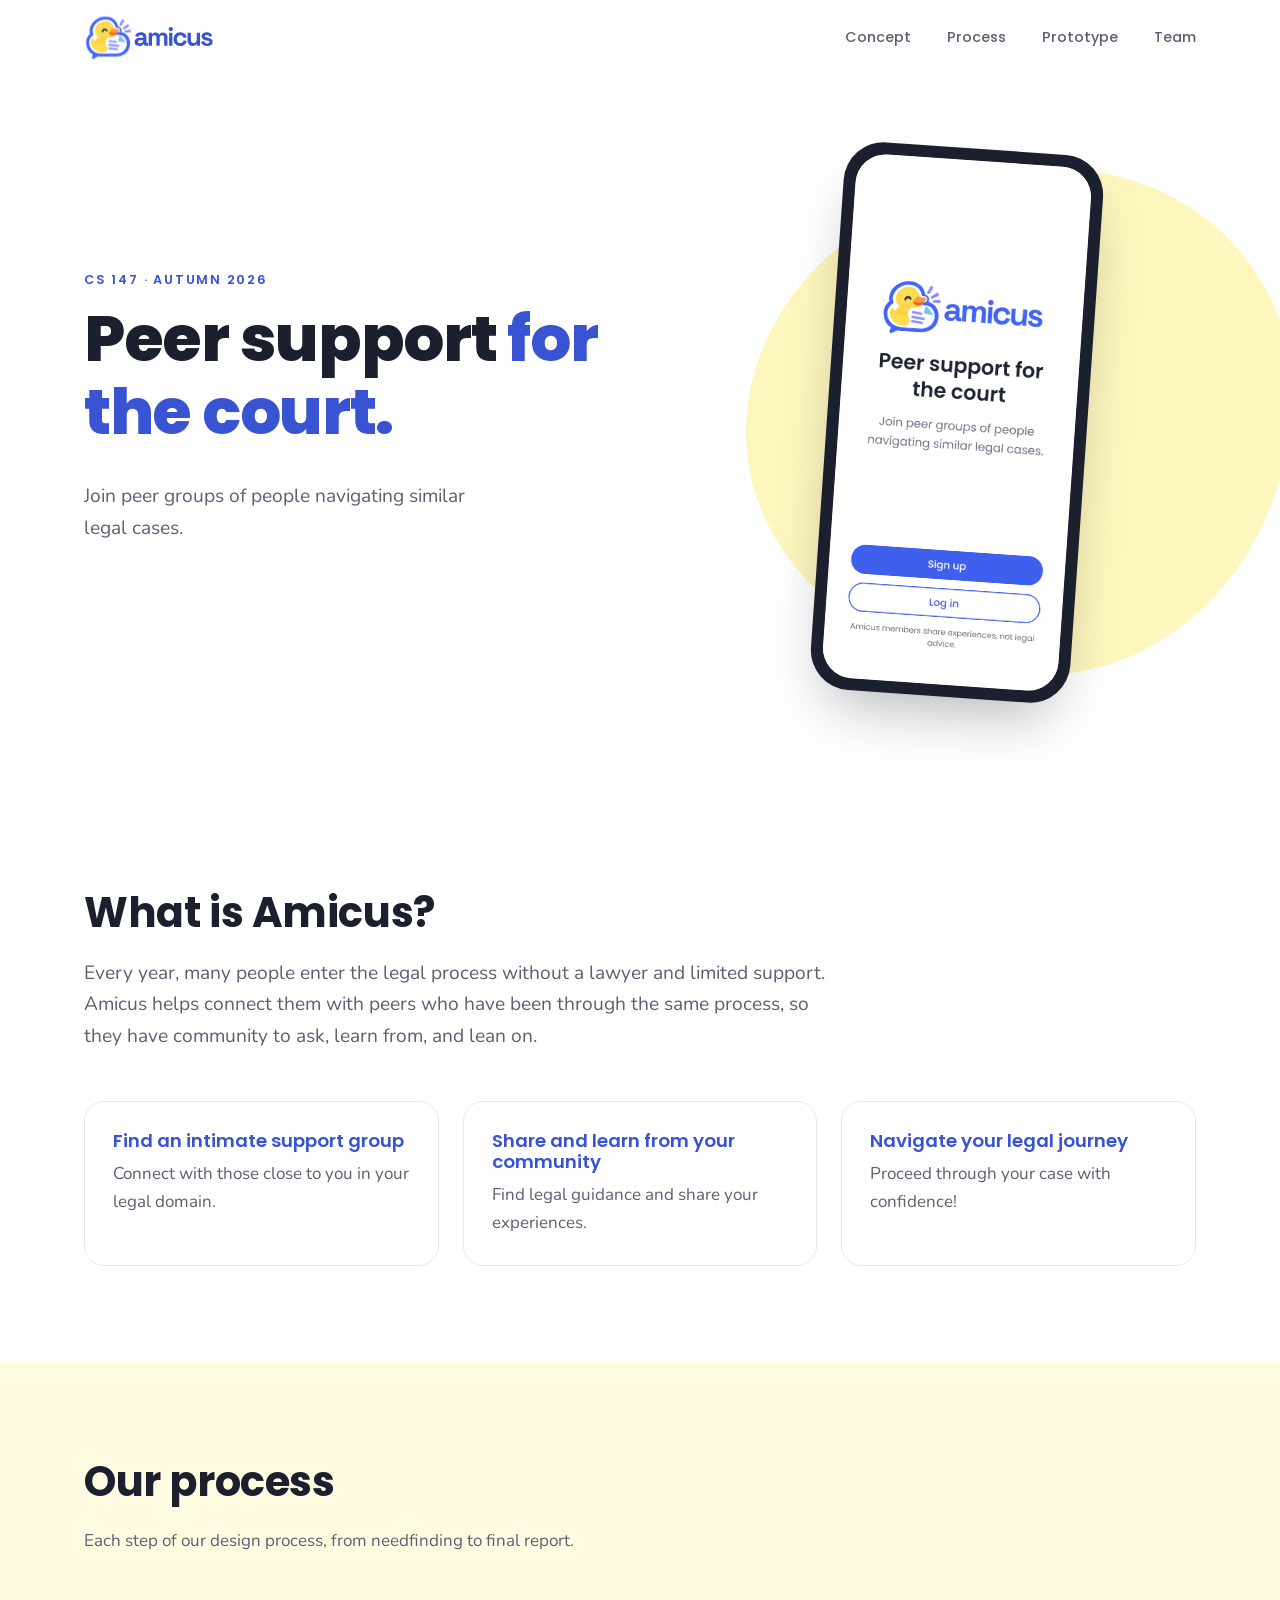
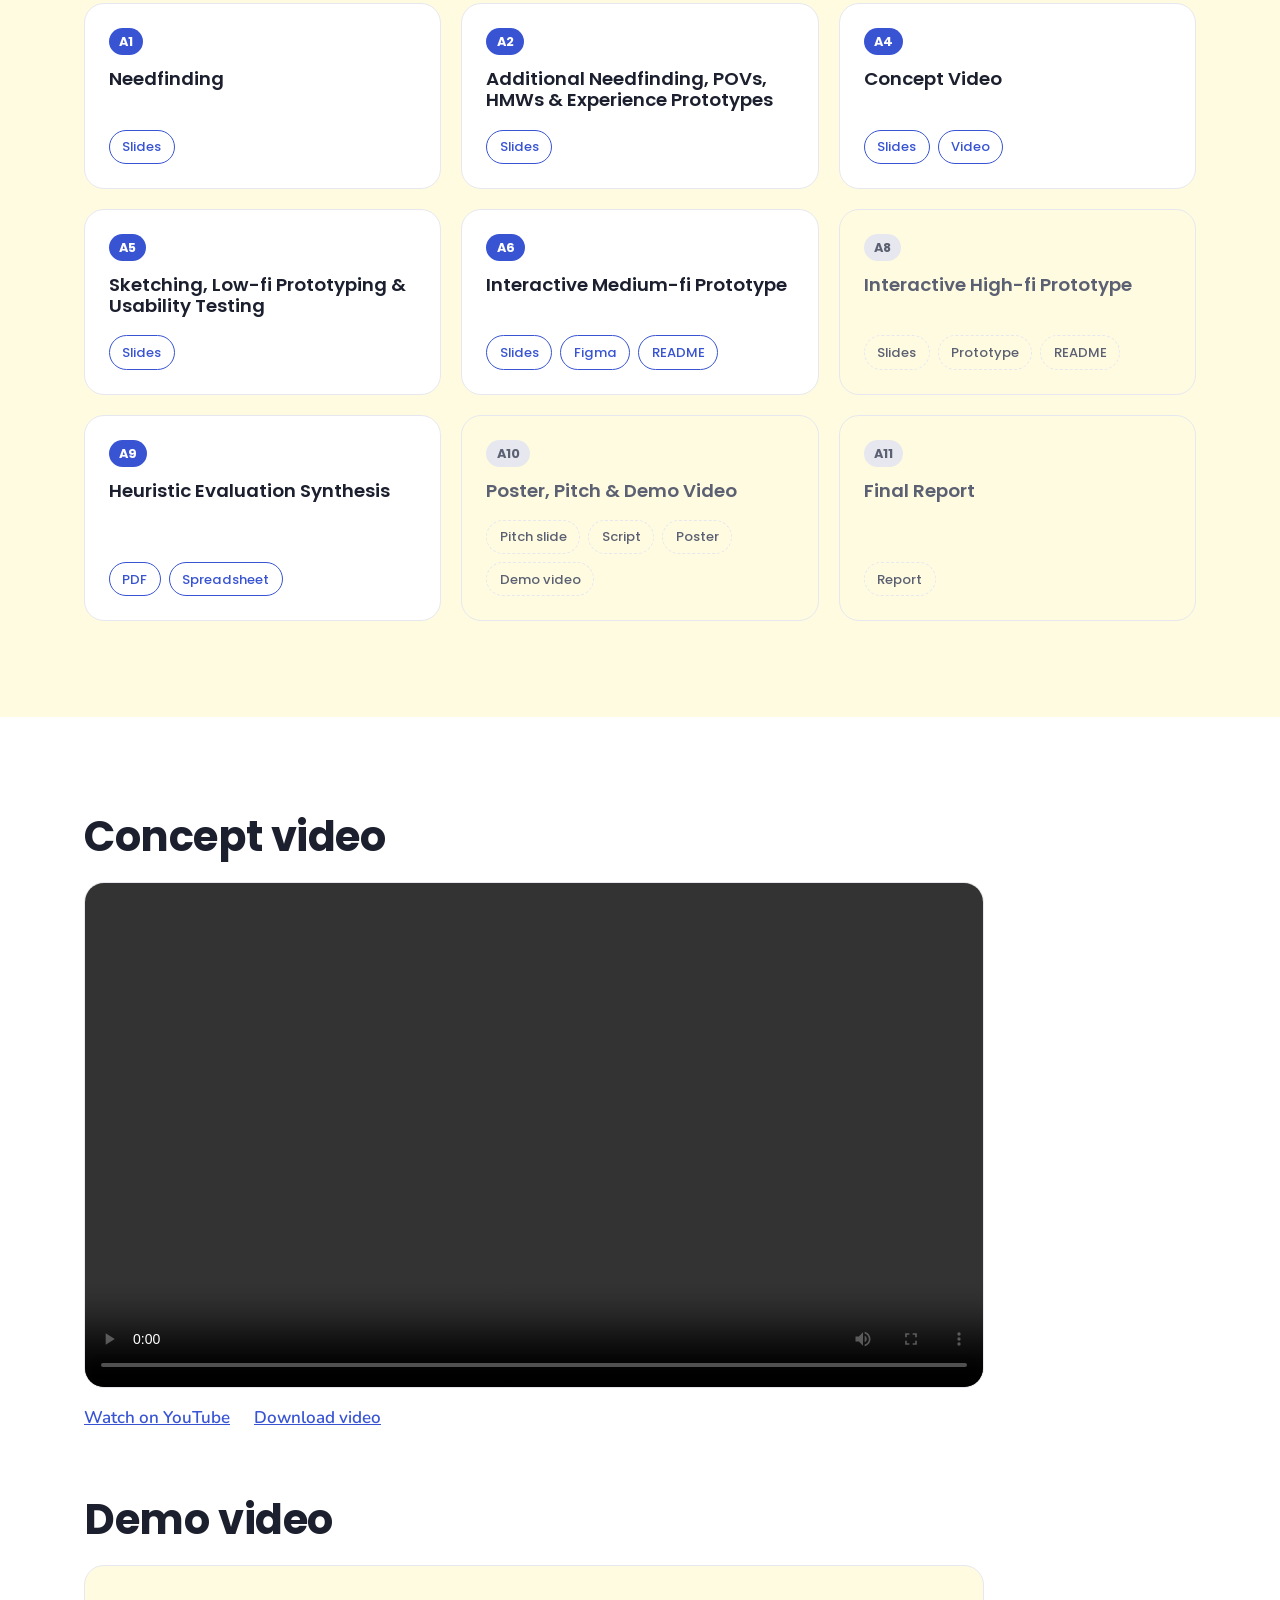
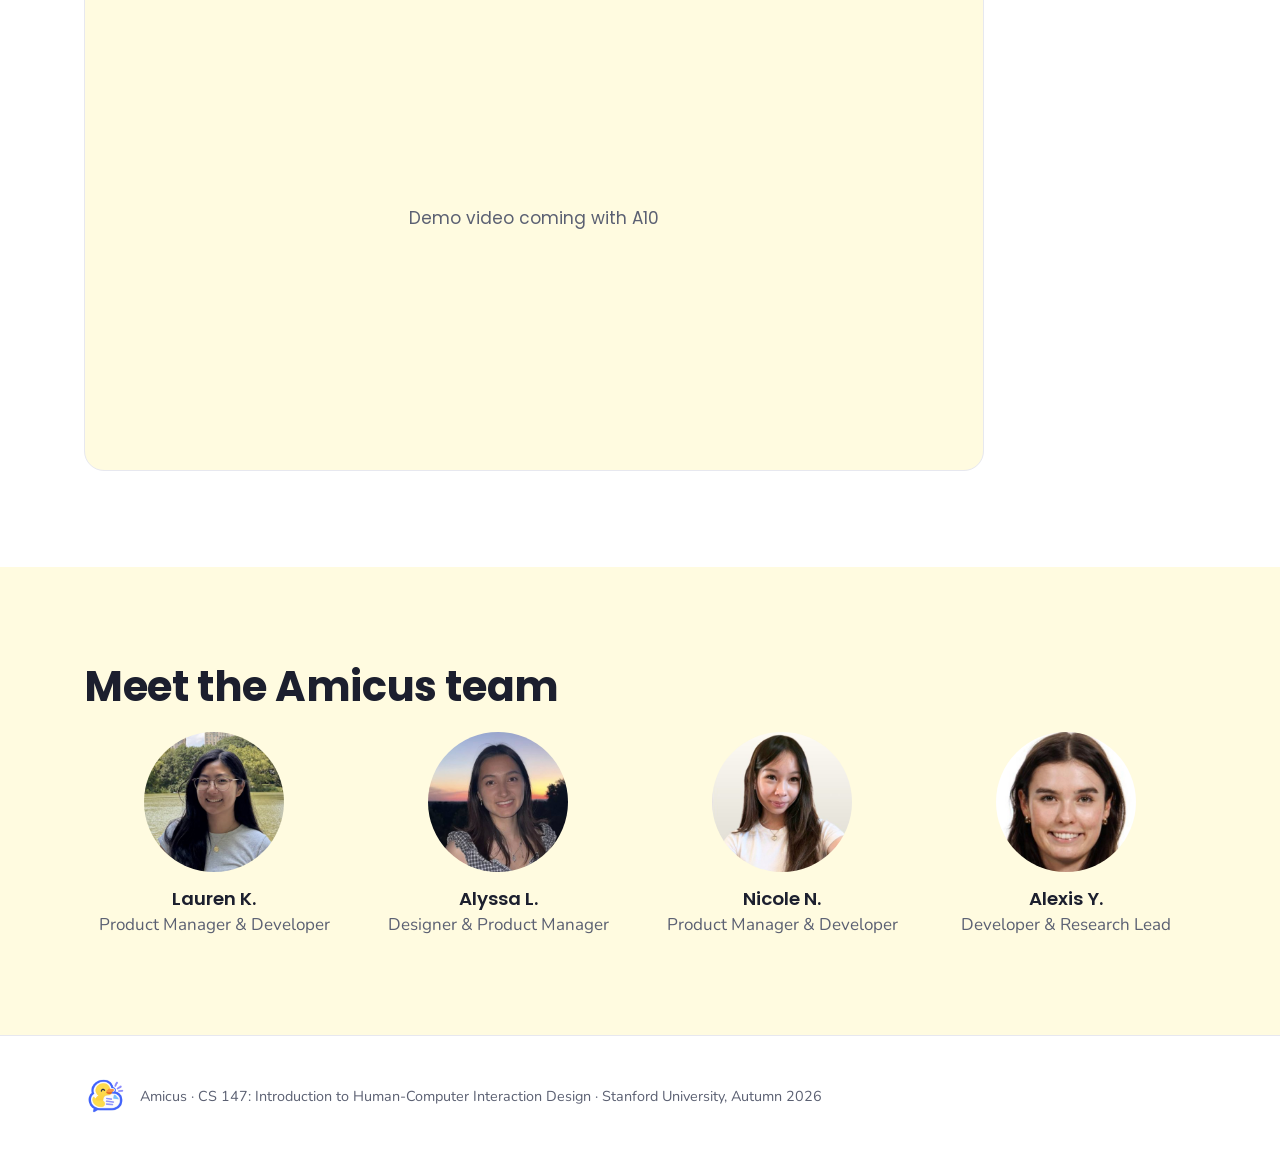
==== commit 45e454ca: "Added A9 deliverables, updated phone screenshot, cleaned up duplicates in media" ====
--- a/index.html
+++ b/index.html
@@ -50,13 +50,12 @@
             <p class="eyebrow">CS 147 &middot; Autumn 2026</p>
             <!-- TODO: final headline -->
             <h1>
-              Navigate court with someone
-              <span class="accent">who's been there.</span>
+              Peer support
+              <span class="accent">for the court.</span>
             </h1>
             <!-- TODO: 1-sentence value proposition (graded) -->
             <p class="value-prop">
-              Amicus connects people representing themselves in court with peers
-              who have walked the same path.
+              Join peer groups of people navigating similar legal cases.
             </p>
           </div>
           <div class="hero-visual" aria-hidden="true">
@@ -64,7 +63,7 @@
             <div class="phone">
               <div class="phone-screen">
                 <img
-                  src="assets/img/hero-screen.jpg"
+                  src="assets/img/hero-screen.png"
                   alt="Amicus app home screen"
                   class="phone-screenshot"
                   width="390"
@@ -211,12 +210,22 @@
               </div>
             </li>
 
-            <li class="step is-soon">
+            <li class="step">
               <span class="step-tag">A9</span>
               <h3>Heuristic Evaluation Synthesis</h3>
               <div class="step-links">
-                <span class="link-soon">PDF</span>
-                <span class="link-soon">Spreadsheet</span>
+                <a
+                  href="deliverables/a9-heuristic-evaluation-spreadsheet.pdf"
+                  target="_blank"
+                  rel="noopener"
+                  >PDF</a
+                >
+                <a
+                  href="https://docs.google.com/spreadsheets/d/1wY4EwEP_OUSnJdgsMi7GbfaF6E_C_0iF-zy0E81yG4Q/edit?gid=1916536935#gid=1916536935"
+                  target="_blank"
+                  rel="noopener"
+                  >Spreadsheet</a
+                >
               </div>
             </li>
 
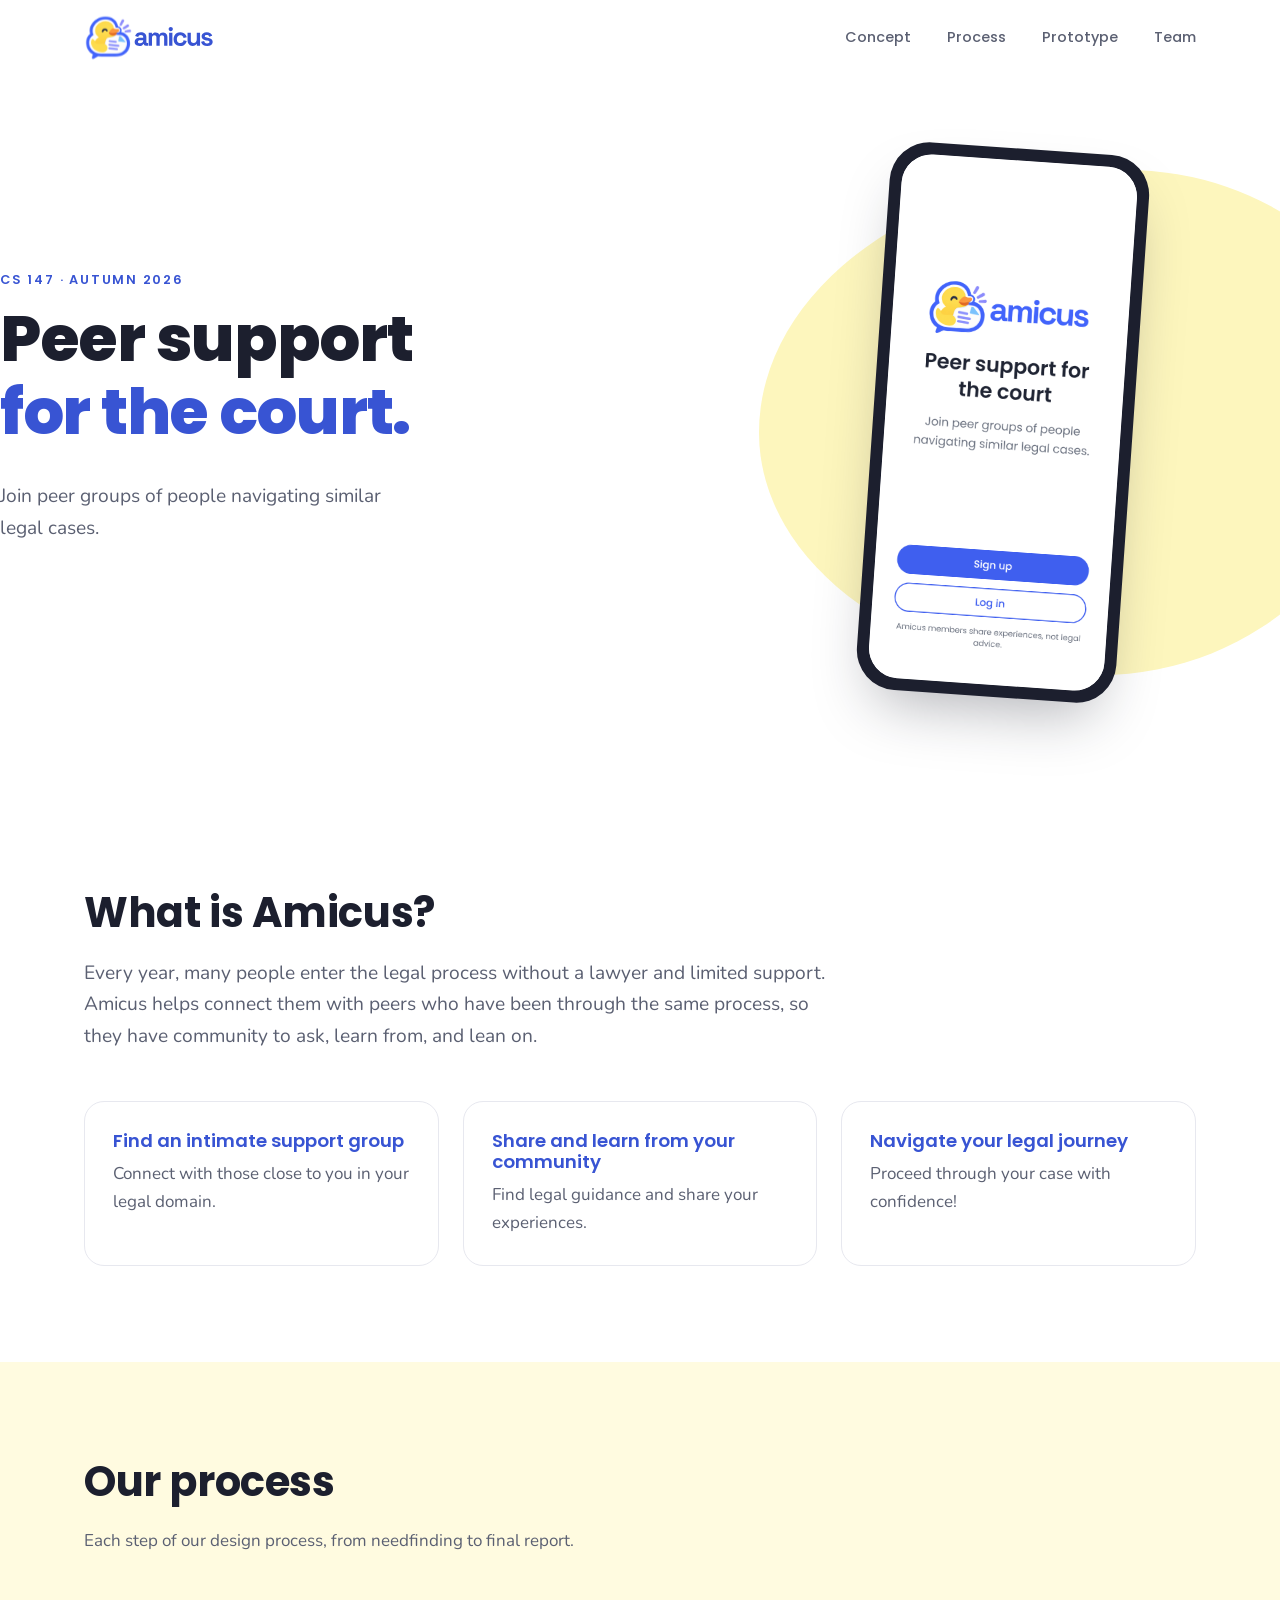
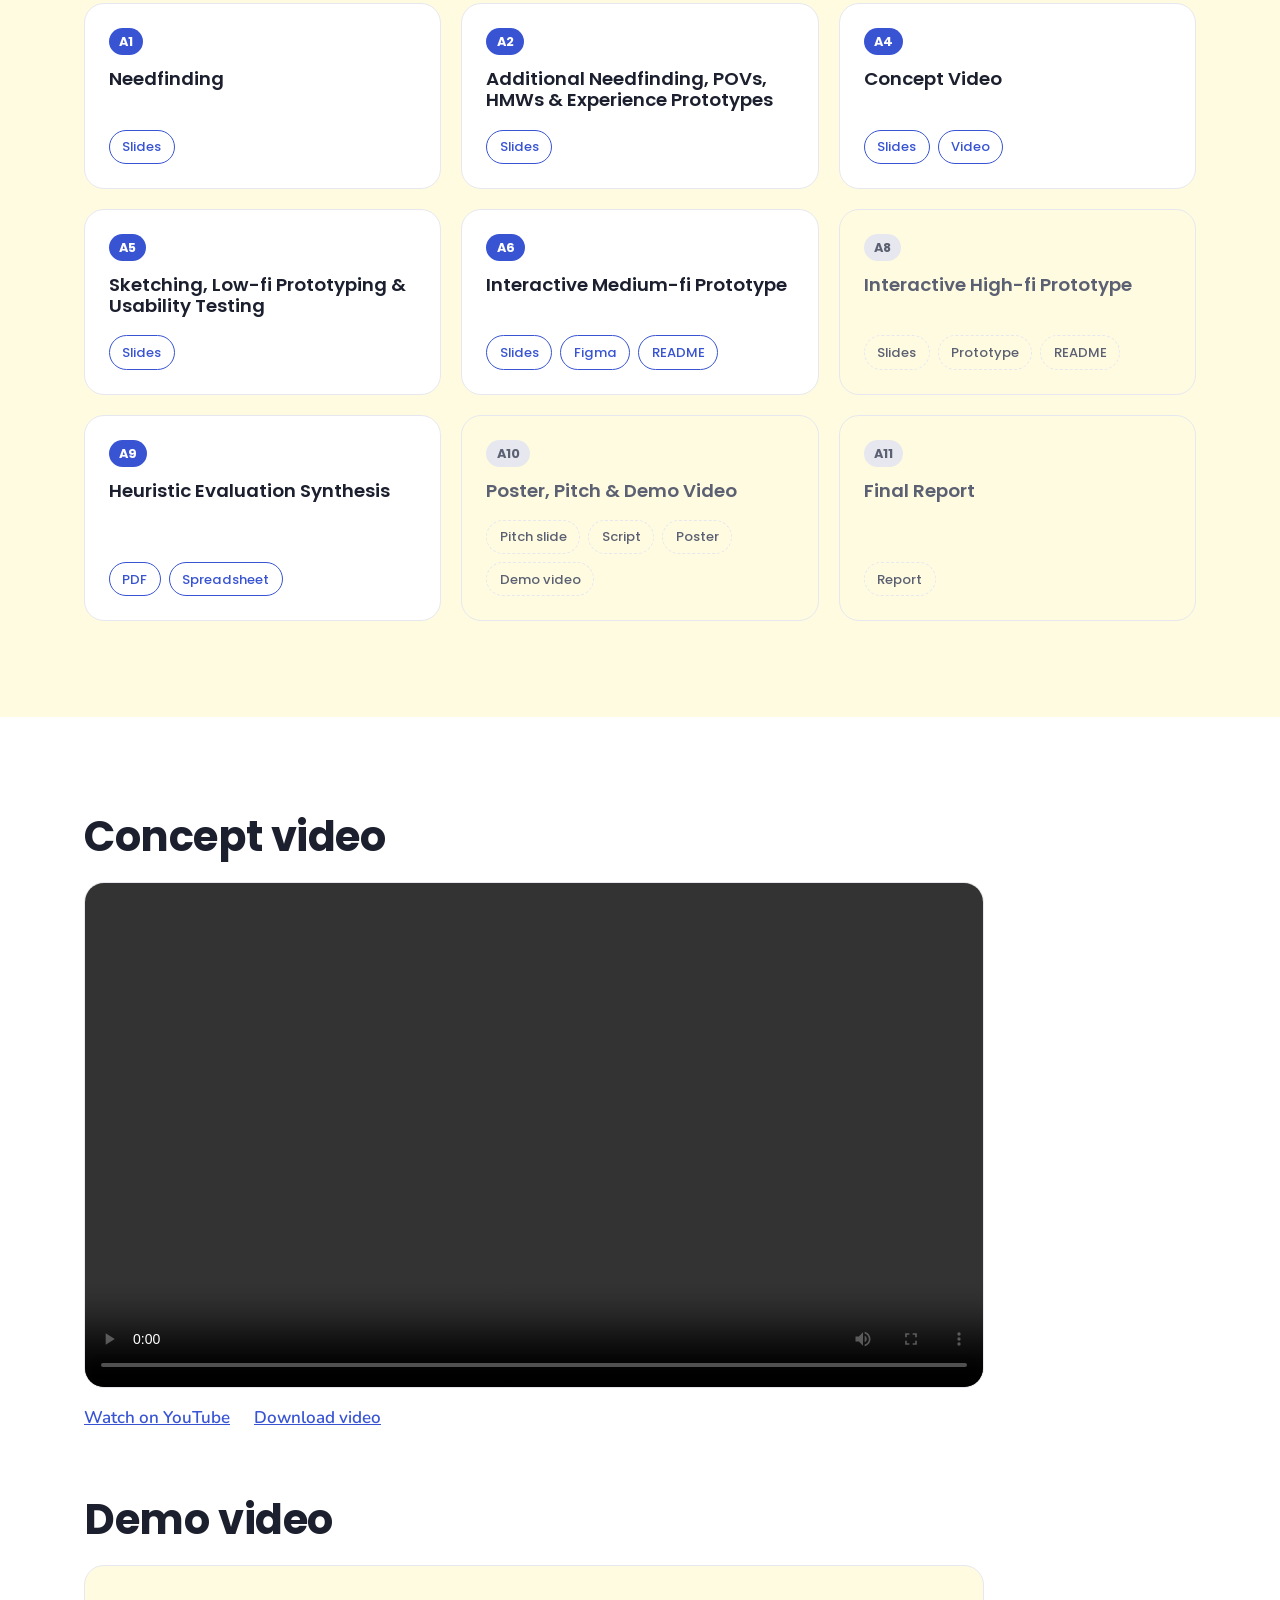
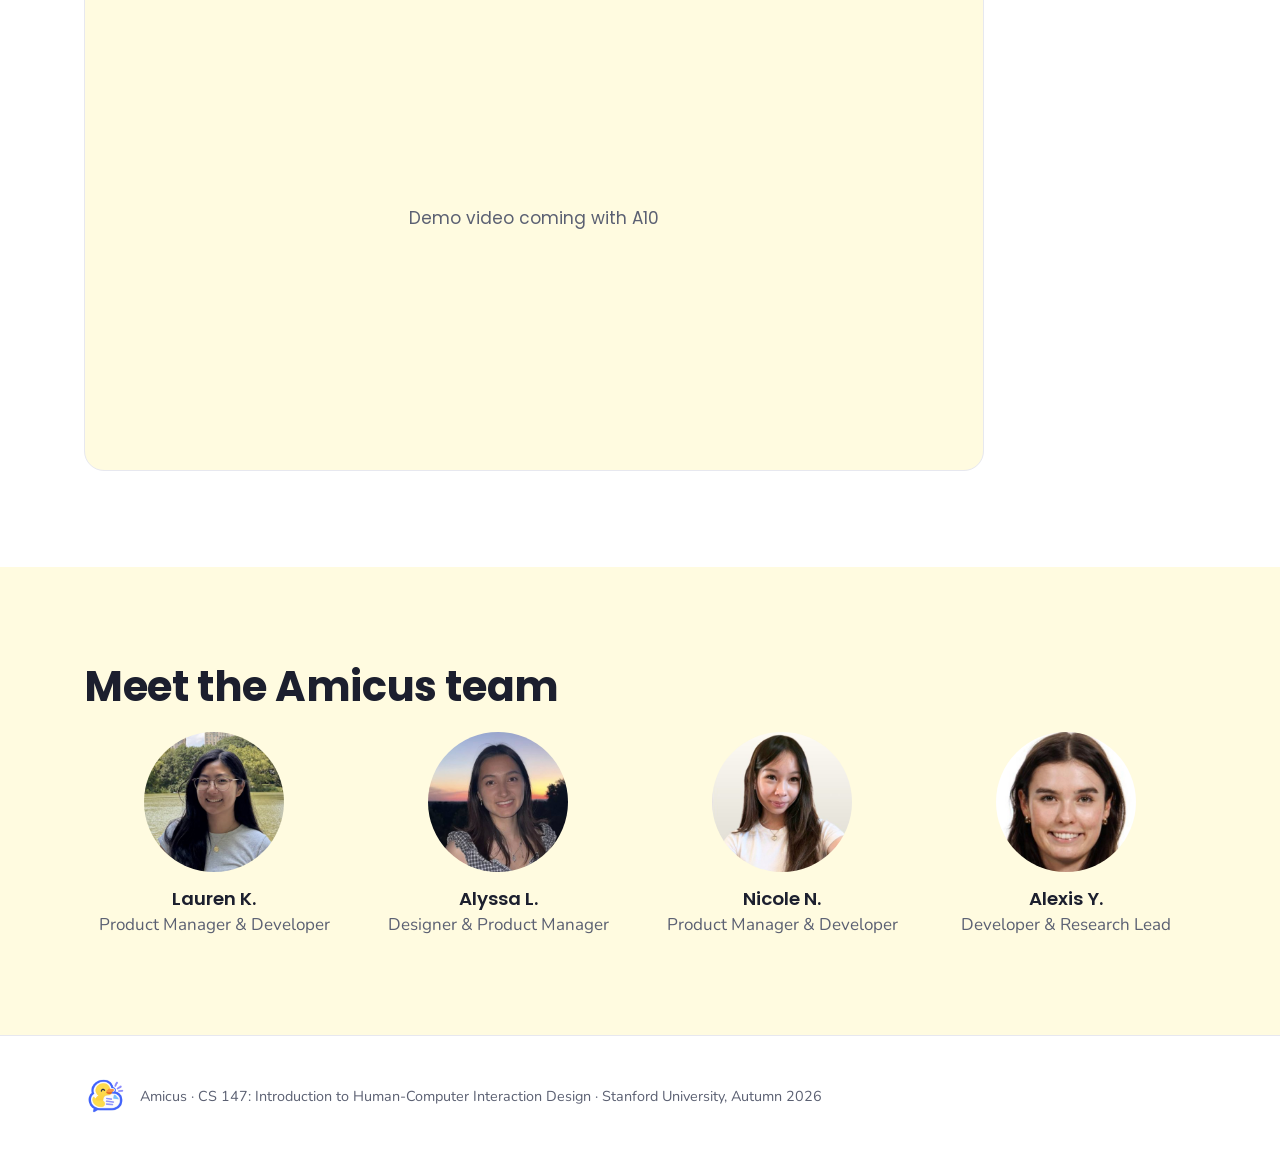
==== commit de704f40: "Changed 'peer support for the court' format" ====
--- a/index.html
+++ b/index.html
@@ -45,15 +45,13 @@
     <main>
       <!-- ============ HERO ============ -->
       <section id="home" class="hero">
-        <div class="container hero-inner">
+        <div class="contAainer hero-inner">
           <div class="hero-text">
             <p class="eyebrow">CS 147 &middot; Autumn 2026</p>
-            <!-- TODO: final headline -->
             <h1>
-              Peer support
+              Peer support<br />
               <span class="accent">for the court.</span>
             </h1>
-            <!-- TODO: 1-sentence value proposition (graded) -->
             <p class="value-prop">
               Join peer groups of people navigating similar legal cases.
             </p>
@@ -78,7 +76,6 @@
       <section id="concept" class="section">
         <div class="container">
           <h2>What is Amicus?</h2>
-          <!-- TODO: short, compelling 2-3 sentence description (graded) -->
           <p class="lead">
             Every year, many people enter the legal process without a lawyer and
             limited support. Amicus helps connect them with peers who have been
@@ -88,7 +85,6 @@
         </div>
         <div class="container">
           <div class="pillars">
-            <!-- TODO: swap in your real key features/tasks once the concept is final -->
             <article class="pillar">
               <h3>Find an intimate support group</h3>
               <p>Connect with those close to you in your legal domain.</p>
@@ -287,7 +283,6 @@
       <section id="team" class="section section-tint">
         <div class="container">
           <h2>Meet the Amicus team</h2>
-          <!-- TODO: fill in names (First L.) and alt text. Roles: add a <p> under the name later if needed. -->
           <div class="team-grid">
             <article class="member">
               <div class="avatar">
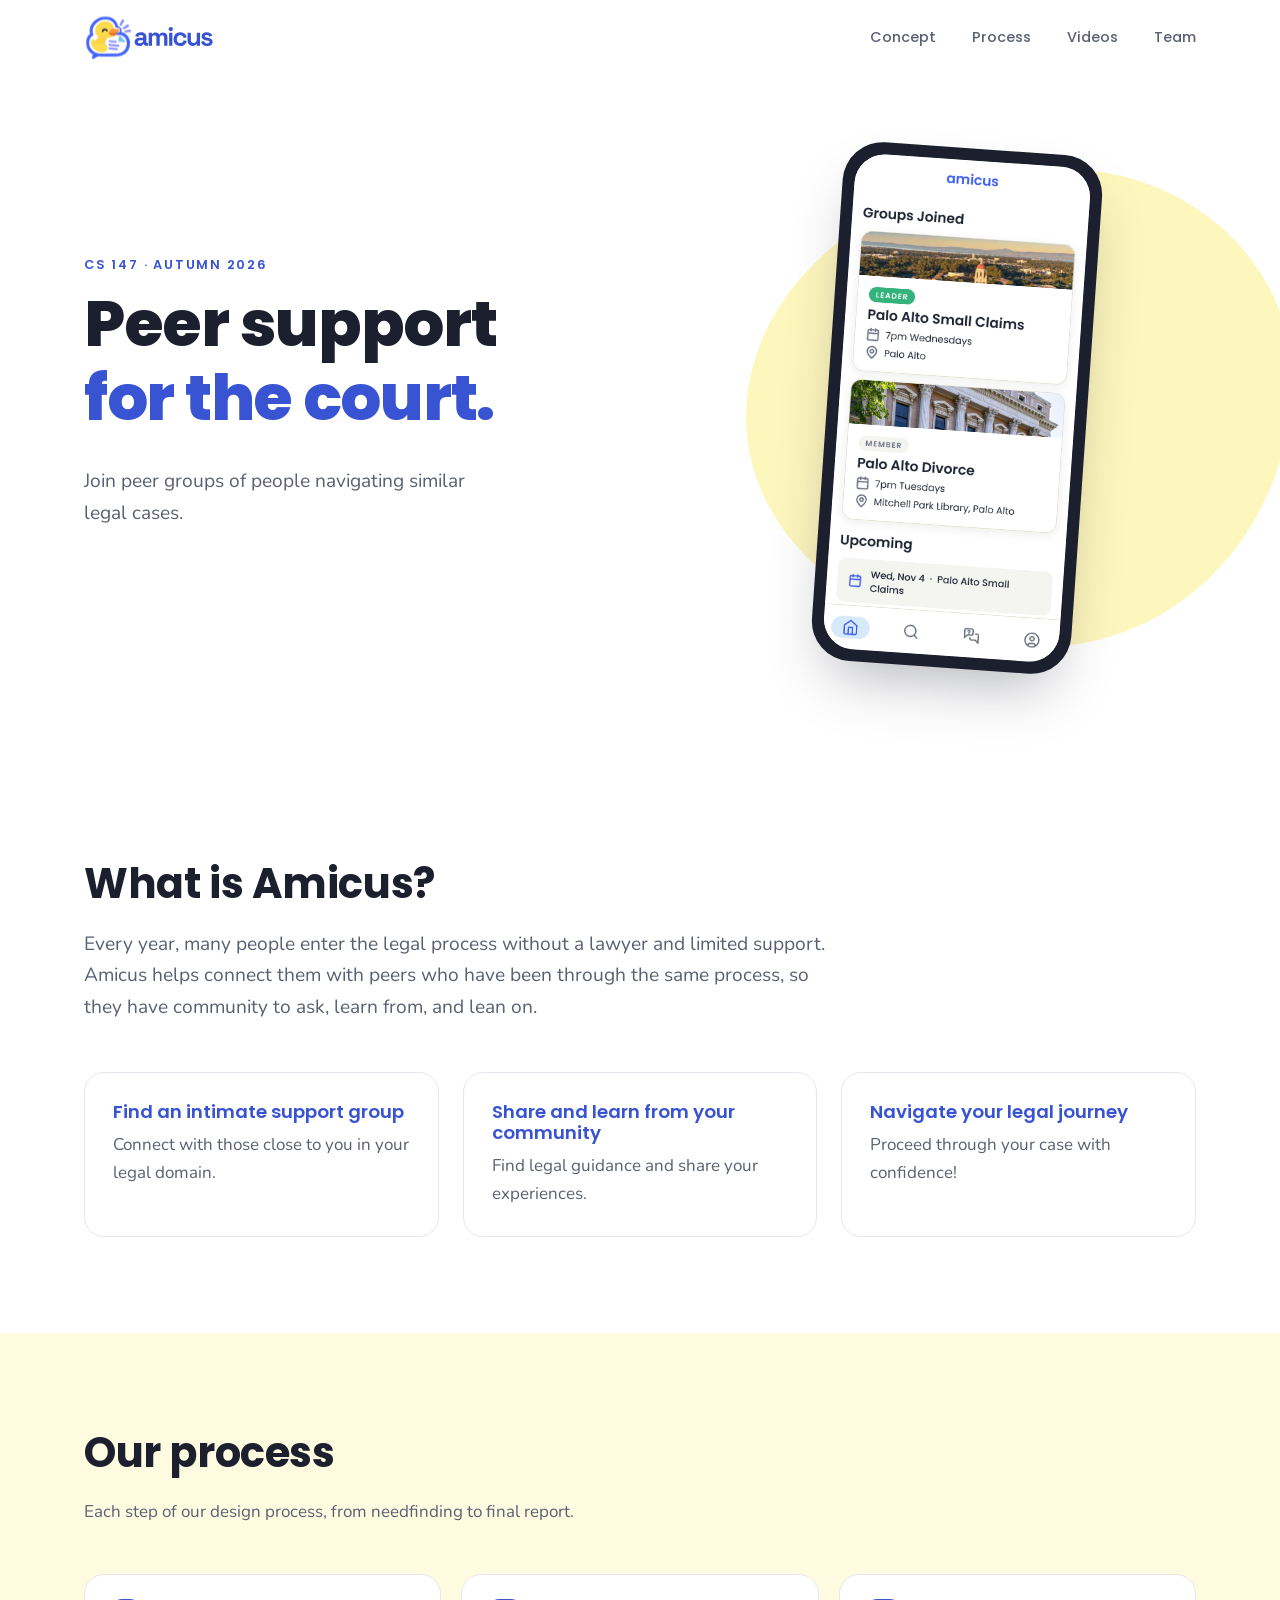
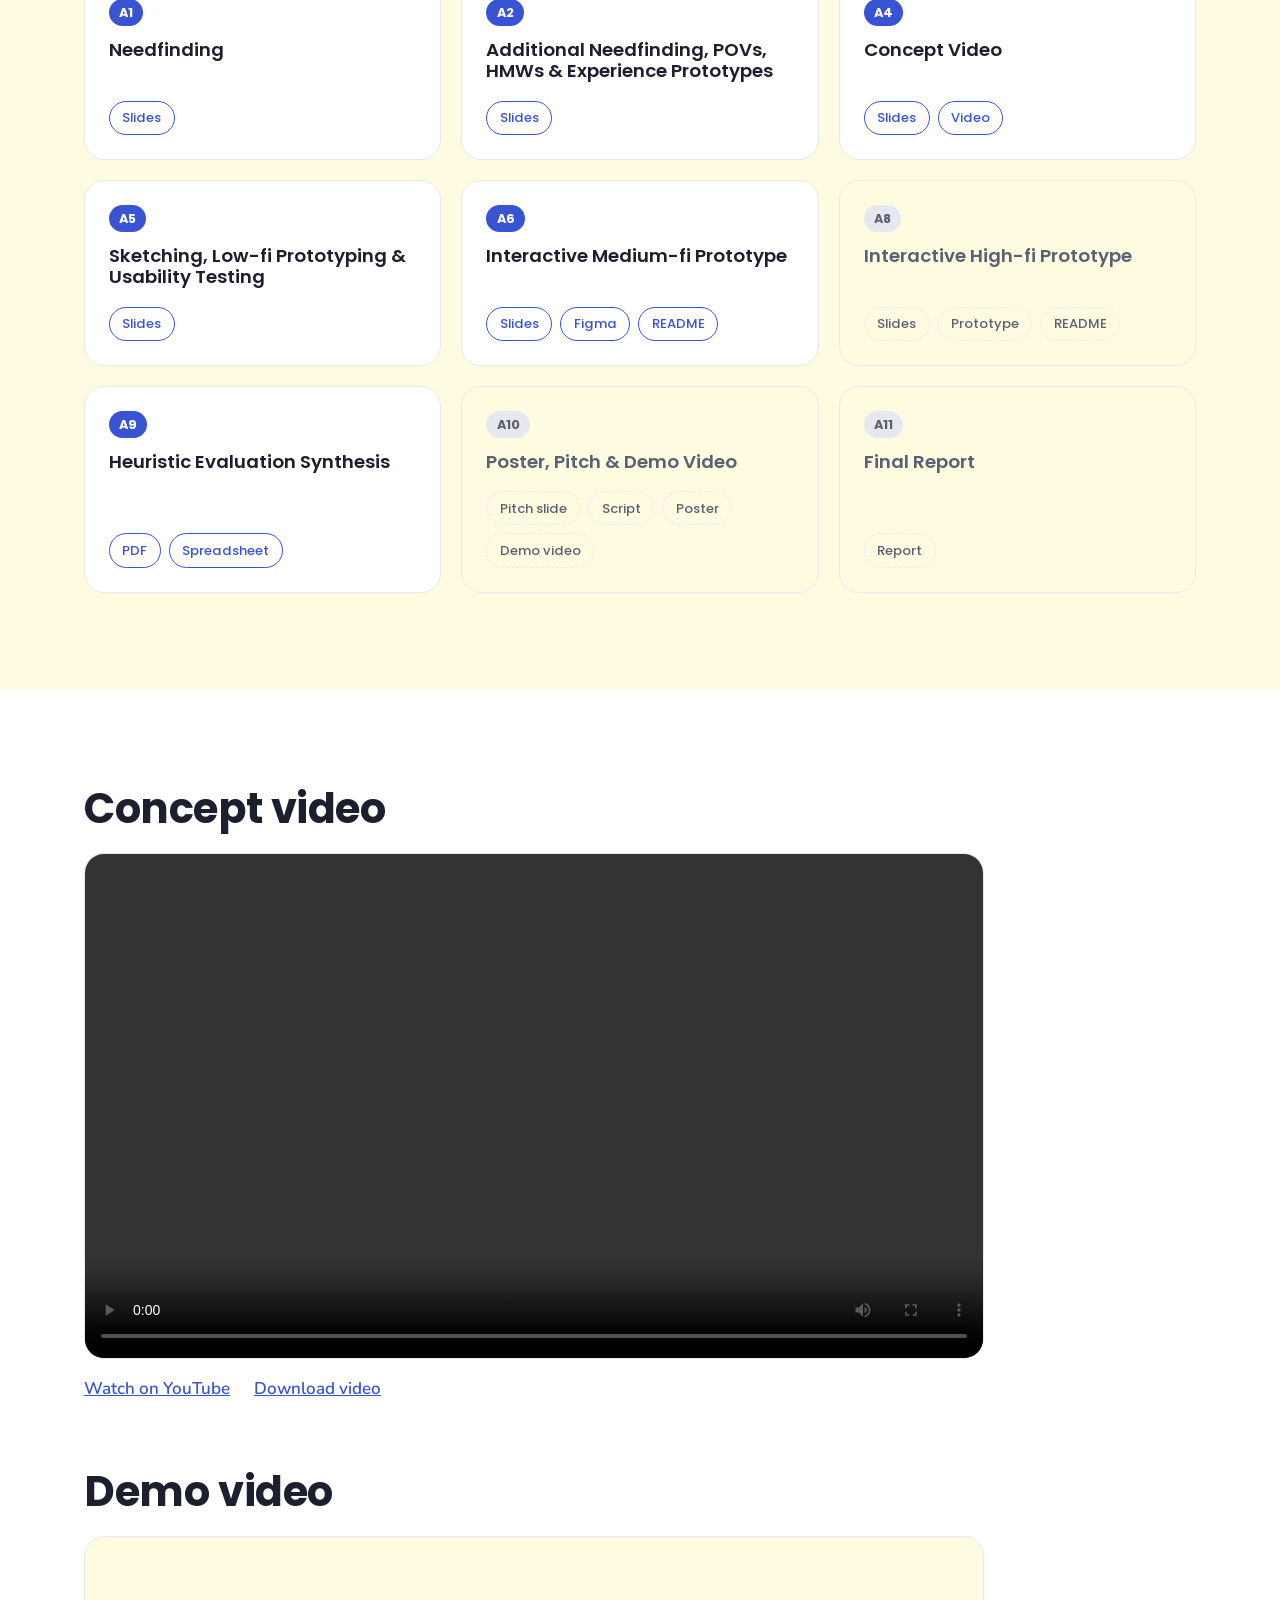
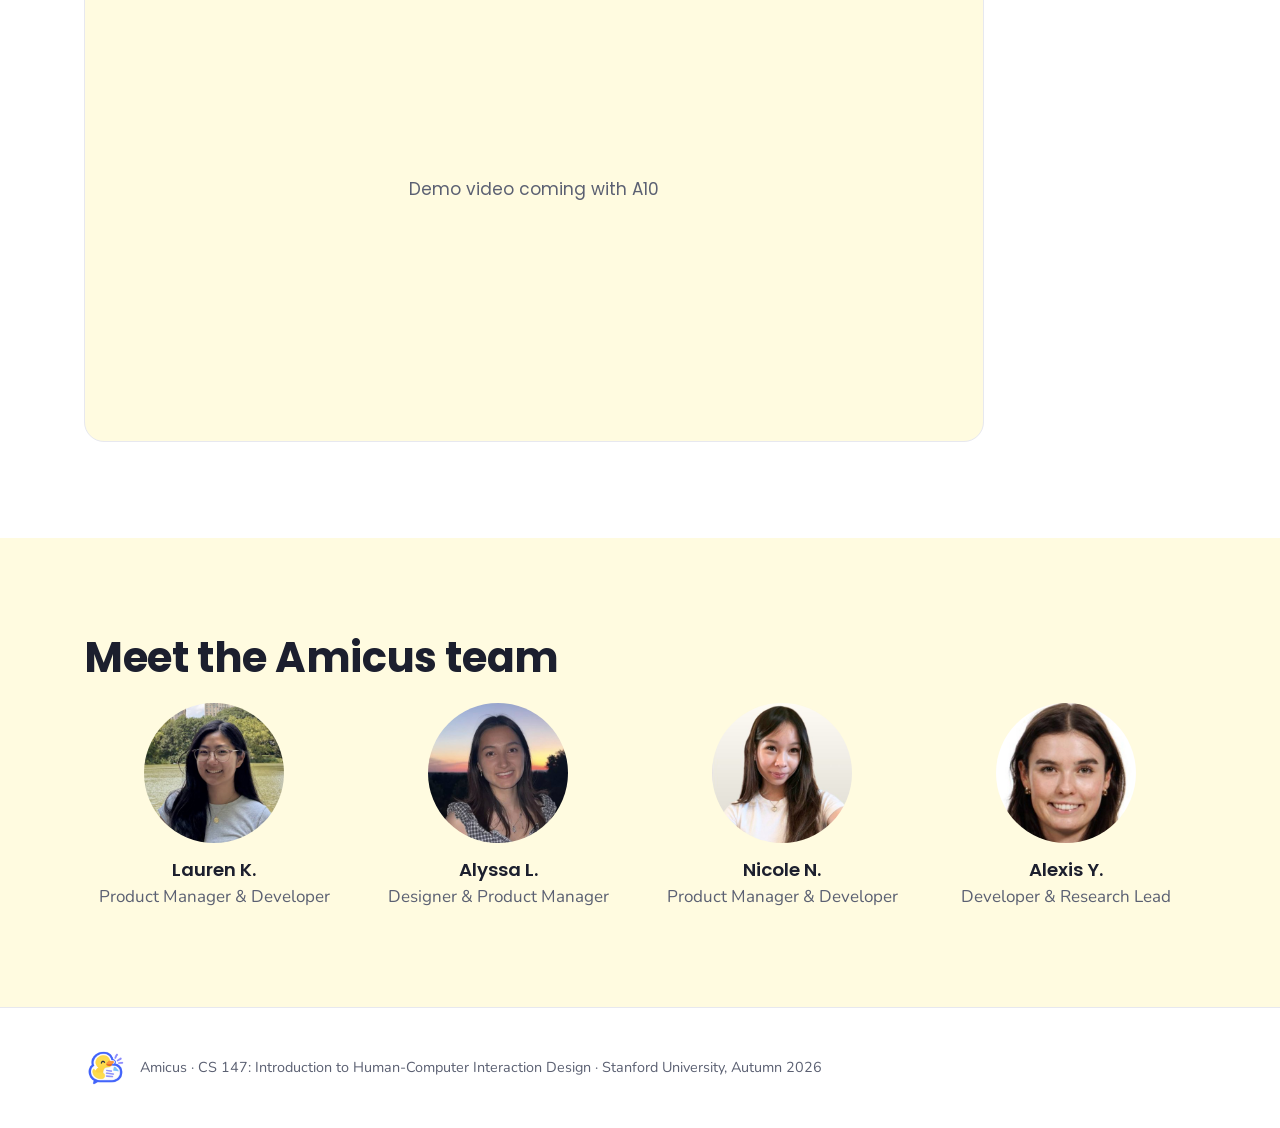
==== commit eee9e05b: "Changed display screen, text layout, and  prototype tab to videos" ====
--- a/index.html
+++ b/index.html
@@ -36,7 +36,7 @@
         <nav id="site-nav" class="site-nav">
           <a href="#concept">Concept</a>
           <a href="#process">Process</a>
-          <a href="#prototype">Prototype</a>
+          <a href="#prototype">Videos</a>
           <a href="#team">Team</a>
         </nav>
       </div>
@@ -45,7 +45,7 @@
     <main>
       <!-- ============ HERO ============ -->
       <section id="home" class="hero">
-        <div class="contAainer hero-inner">
+        <div class="container hero-inner">
           <div class="hero-text">
             <p class="eyebrow">CS 147 &middot; Autumn 2026</p>
             <h1>
--- a/css/style.css
+++ b/css/style.css
@@ -207,7 +207,7 @@
 .phone {
   position: relative;
   width: 260px;
-  aspect-ratio: 9 / 19;
+  aspect-ratio: 1 / 1.9;
   background: var(--ink);
   border-radius: 40px;
   padding: 12px;
